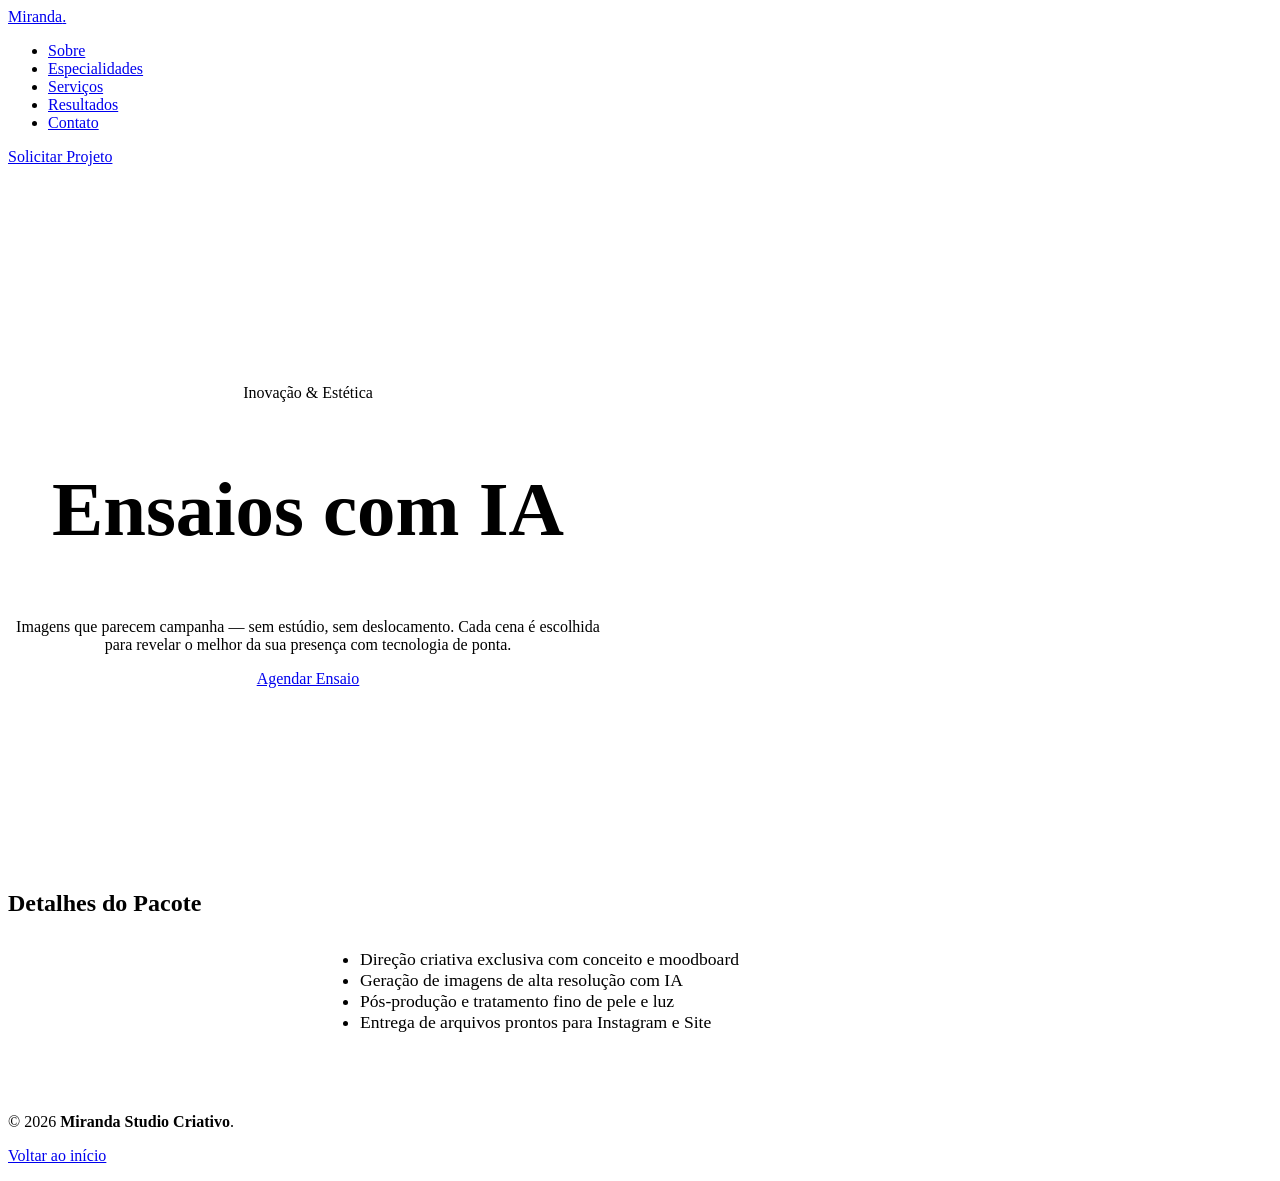
==== ensaios.html @ 6dfa4e2c "Add files via upload" ====
<!DOCTYPE html>
<html lang="pt-BR">
<head>
  <meta charset="UTF-8" />
  <meta name="viewport" content="width=device-width, initial-scale=1.0" />
  <title>Ensaios com IA - Miranda Studio</title>
  <link href="https://api.fontshare.com/v2/css?f[]=agrandir@400,700,800,900&display=swap" rel="stylesheet" />
  <link href="https://fonts.googleapis.com/css2?family=Pinyon+Script&family=Quicksand:wght@400;500;600;700&display=swap" rel="stylesheet" />
  <link rel="stylesheet" href="../css/style.css" />
</head>
<body>

<header id="hdr" class="fixa">
  <div class="wrap">
    <a href="../index.html" class="logo">Miranda<span class="logo-dot">.</span></a>
    <ul class="nav-links" id="navLinks">
      <li><a href="../index.html#sobre">Sobre</a></li>
      <li><a href="../index.html#especialidades">Especialidades</a></li>
      <li><a href="../index.html#categorias">Serviços</a></li>
      <li><a href="../index.html#feedback">Resultados</a></li>
      <li><a href="../index.html#contato">Contato</a></li>
    </ul>
    <div class="nav-right">
      <a href="../index.html#contato" class="nav-cta">Solicitar Projeto</a>
    </div>
  </div>
</header>

<section id="hero" style="min-height:60vh; padding-top:100px; display:flex; align-items:center; text-align:center;">
  <div class="wrap">
    <div class="hero-badge" style="margin-bottom:1rem;">Inovação & Estética</div>
    <h1 class="hero-h1" style="font-size: clamp(2.5rem, 6vw, 5rem);">Ensaios com IA</h1>
    <p class="hero-desc" style="margin: 1rem auto; max-width:600px;">
      Imagens que parecem campanha — sem estúdio, sem deslocamento. Cada cena é escolhida para revelar o melhor da sua presença com tecnologia de ponta.
    </p>
    <a href="../index.html#contato" class="btn btn-creme" style="margin-top:1rem;">Agendar Ensaio</a>
  </div>
</section>

<section style="padding: 4rem 0; background: #fff;">
  <div class="wrap">
    <h2 class="h2" style="margin-bottom: 2rem;">Detalhes do Pacote</h2>
    <ul class="scard-list" style="max-width: 600px; margin: 0 auto; font-size: 1.1rem;">
      <li>Direção criativa exclusiva com conceito e moodboard</li>
      <li>Geração de imagens de alta resolução com IA</li>
      <li>Pós-produção e tratamento fino de pele e luz</li>
      <li>Entrega de arquivos prontos para Instagram e Site</li>
    </ul>
  </div>
</section>

<footer>
  <div class="wrap footer-inner">
    <div class="footer-base">
      <div class="footer-base-row">
        <p>© 2026 <strong>Miranda Studio Criativo</strong>.</p>
        <p><a href="../index.html">Voltar ao início</a></p>
      </div>
    </div>
  </div>
</footer>

</body>
</html>
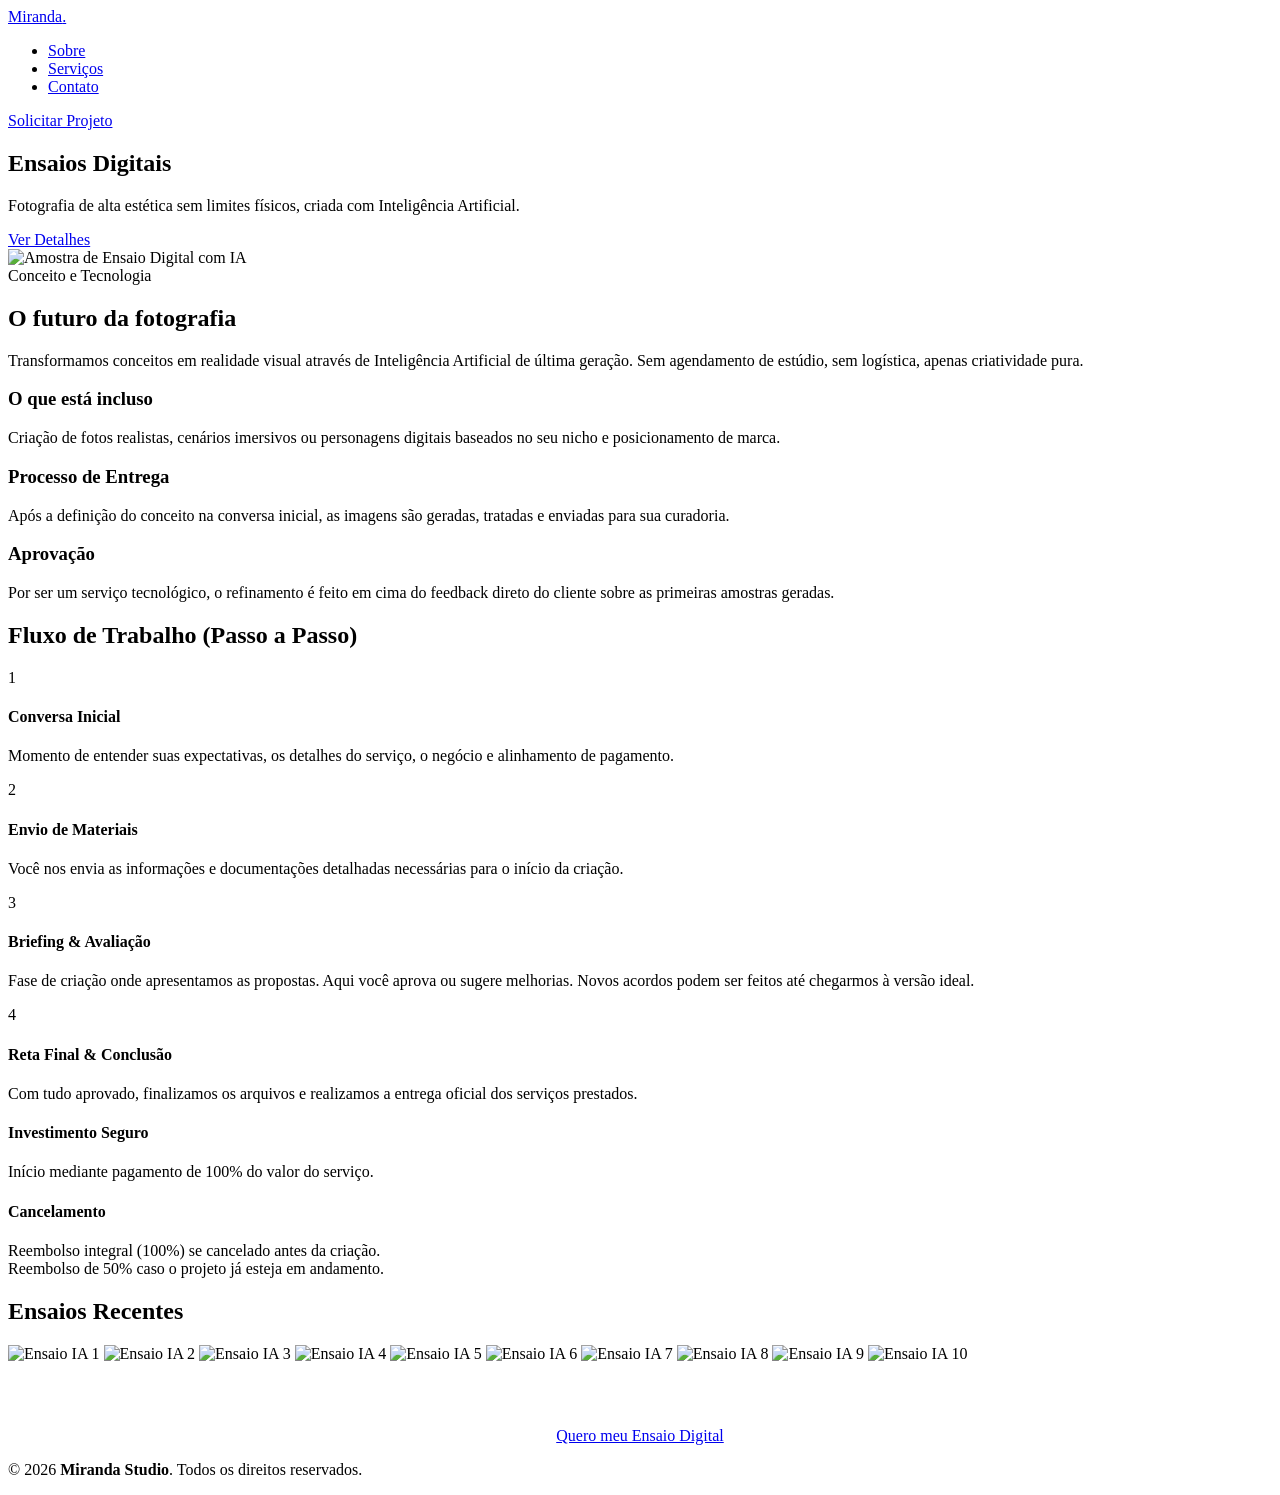
==== commit 3b18bd52: "Update ensaios.html" ====
--- a/ensaios.html
+++ b/ensaios.html
@@ -1,64 +1,173 @@
 <!DOCTYPE html>
 <html lang="pt-BR">
 <head>
-  <meta charset="UTF-8" />
-  <meta name="viewport" content="width=device-width, initial-scale=1.0" />
-  <title>Ensaios com IA - Miranda Studio</title>
+  <meta charset="UTF-8">
+  <meta name="viewport" content="width=device-width, initial-scale=1.0">
+  <title>Ensaios Digitais (IA) - Miranda Studio</title>
+
+  <link rel="preconnect" href="https://api.fontshare.com" />
   <link href="https://api.fontshare.com/v2/css?f[]=agrandir@400,700,800,900&display=swap" rel="stylesheet" />
+  <link rel="preconnect" href="https://fonts.googleapis.com" />
+  <link rel="preconnect" href="https://fonts.gstatic.com" crossorigin />
   <link href="https://fonts.googleapis.com/css2?family=Pinyon+Script&family=Quicksand:wght@400;500;600;700&display=swap" rel="stylesheet" />
-  <link rel="stylesheet" href="../css/style.css" />
+  
+  <link rel="stylesheet" href="style.css">
+  <script src="https://unpkg.com/@phosphor-icons/web"></script>
 </head>
 <body>
 
-<header id="hdr" class="fixa">
-  <div class="wrap">
-    <a href="../index.html" class="logo">Miranda<span class="logo-dot">.</span></a>
-    <ul class="nav-links" id="navLinks">
-      <li><a href="../index.html#sobre">Sobre</a></li>
-      <li><a href="../index.html#especialidades">Especialidades</a></li>
-      <li><a href="../index.html#categorias">Serviços</a></li>
-      <li><a href="../index.html#feedback">Resultados</a></li>
-      <li><a href="../index.html#contato">Contato</a></li>
-    </ul>
-    <div class="nav-right">
-      <a href="../index.html#contato" class="nav-cta">Solicitar Projeto</a>
-    </div>
-  </div>
-</header>
-
-<section id="hero" style="min-height:60vh; padding-top:100px; display:flex; align-items:center; text-align:center;">
-  <div class="wrap">
-    <div class="hero-badge" style="margin-bottom:1rem;">Inovação & Estética</div>
-    <h1 class="hero-h1" style="font-size: clamp(2.5rem, 6vw, 5rem);">Ensaios com IA</h1>
-    <p class="hero-desc" style="margin: 1rem auto; max-width:600px;">
-      Imagens que parecem campanha — sem estúdio, sem deslocamento. Cada cena é escolhida para revelar o melhor da sua presença com tecnologia de ponta.
-    </p>
-    <a href="../index.html#contato" class="btn btn-creme" style="margin-top:1rem;">Agendar Ensaio</a>
-  </div>
-</section>
-
-<section style="padding: 4rem 0; background: #fff;">
-  <div class="wrap">
-    <h2 class="h2" style="margin-bottom: 2rem;">Detalhes do Pacote</h2>
-    <ul class="scard-list" style="max-width: 600px; margin: 0 auto; font-size: 1.1rem;">
-      <li>Direção criativa exclusiva com conceito e moodboard</li>
-      <li>Geração de imagens de alta resolução com IA</li>
-      <li>Pós-produção e tratamento fino de pele e luz</li>
-      <li>Entrega de arquivos prontos para Instagram e Site</li>
-    </ul>
-  </div>
-</section>
-
-<footer>
-  <div class="wrap footer-inner">
-    <div class="footer-base">
-      <div class="footer-base-row">
-        <p>© 2026 <strong>Miranda Studio Criativo</strong>.</p>
-        <p><a href="../index.html">Voltar ao início</a></p>
+  <header id="hdr">
+    <div class="wrap">
+      <a href="index.html" class="logo">Miranda<span class="logo-dot">.</span></a>
+      <ul class="nav-links">
+        <li><a href="index.html#sobre">Sobre</a></li>
+        <li><a href="index.html#categorias">Serviços</a></li>
+        <li><a href="index.html#contato">Contato</a></li>
+      </ul>
+      <div class="nav-right">
+        <a href="index.html#contato" class="nav-cta">Solicitar Projeto</a>
       </div>
     </div>
-  </div>
-</footer>
+  </header>
 
+  <main>
+    <section class="page-hero">
+      <div class="wrap">
+        <div class="page-hero-text" data-sr="up">
+          <h1 class="hero-h1">Ensaios Digitais</h1>
+          <p class="hero-desc">Fotografia de alta estética sem limites físicos, criada com Inteligência Artificial.</p>
+          <div class="page-hero-btns">
+            <a href="#detalhes" class="btn btn-creme">Ver Detalhes <i class="ph-bold ph-arrow-down"></i></a>
+          </div>
+        </div>
+        <div class="page-hero-visual" data-sr="right">
+          <img src="https://i.ibb.co/R4yHwhPr/In-Shot-20260310-144407772-jpg.jpg" alt="Amostra de Ensaio Digital com IA">
+        </div>
+      </div>
+    </section>
+
+    <section id="detalhes" class="cat-detail-wrap">
+      <div class="wrap">
+
+        <header class="cat-header" data-sr="up">
+          <span class="cat-eyebrow">Conceito e Tecnologia</span>
+          <h2 class="cat-title-big">O futuro da fotografia</h2>
+          <p class="cat-intro-text">
+            Transformamos conceitos em realidade visual através de Inteligência Artificial de última geração. Sem agendamento de estúdio, sem logística, apenas criatividade pura.
+          </p>
+        </header>
+
+        <div class="cat-info-grid" data-stag>
+          <div class="cat-card">
+            <div class="cat-card-icon"><i class="ph-fill ph-camera"></i></div>
+            <h3 class="cat-card-title">O que está incluso</h3>
+            <p class="cat-card-p">Criação de fotos realistas, cenários imersivos ou personagens digitais baseados no seu nicho e posicionamento de marca.</p>
+          </div>
+          <div class="cat-card">
+            <div class="cat-card-icon"><i class="ph-fill ph-paper-plane-tilt"></i></div>
+            <h3 class="cat-card-title">Processo de Entrega</h3>
+            <p class="cat-card-p">Após a definição do conceito na conversa inicial, as imagens são geradas, tratadas e enviadas para sua curadoria.</p>
+          </div>
+          <div class="cat-card">
+            <div class="cat-card-icon"><i class="ph-fill ph-check-circle"></i></div>
+            <h3 class="cat-card-title">Aprovação</h3>
+            <p class="cat-card-p">Por ser um serviço tecnológico, o refinamento é feito em cima do feedback direto do cliente sobre as primeiras amostras geradas.</p>
+          </div>
+        </div>
+
+        <div class="cat-process" data-sr="up">
+          <h2 class="cat-sec-title">Fluxo de Trabalho (Passo a Passo)</h2>
+          <div class="cat-steps" data-stag>
+            <div class="cat-step">
+              <div class="cat-step-num">1</div>
+              <div class="cat-step-body">
+                <h4 class="cat-step-name">Conversa Inicial</h4>
+                <p class="cat-step-desc">Momento de entender suas expectativas, os detalhes do serviço, o negócio e alinhamento de pagamento.</p>
+              </div>
+            </div>
+            <div class="cat-step">
+              <div class="cat-step-num">2</div>
+              <div class="cat-step-body">
+                <h4 class="cat-step-name">Envio de Materiais</h4>
+                <p class="cat-step-desc">Você nos envia as informações e documentações detalhadas necessárias para o início da criação.</p>
+              </div>
+            </div>
+            <div class="cat-step">
+              <div class="cat-step-num">3</div>
+              <div class="cat-step-body">
+                <h4 class="cat-step-name">Briefing & Avaliação</h4>
+                <p class="cat-step-desc">Fase de criação onde apresentamos as propostas. Aqui você aprova ou sugere melhorias. Novos acordos podem ser feitos até chegarmos à versão ideal.</p>
+              </div>
+            </div>
+            <div class="cat-step">
+              <div class="cat-step-num">4</div>
+              <div class="cat-step-body">
+                <h4 class="cat-step-name">Reta Final & Conclusão</h4>
+                <p class="cat-step-desc">Com tudo aprovado, finalizamos os arquivos e realizamos a entrega oficial dos serviços prestados.</p>
+              </div>
+            </div>
+          </div>
+        </div>
+
+        <div class="cat-conditions" data-sr="up">
+          <div>
+            <div class="cond-item">
+              <h4 class="cond-title">Investimento Seguro</h4>
+              <p class="cond-desc">Início mediante pagamento de 100% do valor do serviço.</p>
+            </div>
+          </div>
+          <div>
+            <div class="cond-item">
+              <h4 class="cond-title">Cancelamento</h4>
+              <p class="cond-desc">
+                Reembolso integral (100%) se cancelado antes da criação.<br>
+                Reembolso de 50% caso o projeto já esteja em andamento.
+              </p>
+            </div>
+          </div>
+        </div>
+
+        <div class="gallery-section" data-sr="up">
+            <h2 class="cat-sec-title">Ensaios Recentes</h2>
+            <div class="cat-gallery" data-stag>
+                <img src="https://i.ibb.co/R4yHwhPr/In-Shot-20260310-144407772-jpg.jpg" alt="Ensaio IA 1" class="cat-gallery-img">
+                <img src="https://i.ibb.co/9QJRrmS/In-Shot-20260306-213311683-jpg.jpg" alt="Ensaio IA 2" class="cat-gallery-img">
+                <img src="https://i.ibb.co/Vc8mbmzY/In-Shot-20260313-185908096-jpg.jpg" alt="Ensaio IA 3" class="cat-gallery-img">
+                <img src="https://i.ibb.co/vxVPWX4L/IMG-20260312-162647-471-jpg.jpg" alt="Ensaio IA 4" class="cat-gallery-img">
+                <img src="https://i.ibb.co/d4G7vdMn/IMG-20260312-162642-745-jpg.jpg" alt="Ensaio IA 5" class="cat-gallery-img">
+                <img src="https://i.ibb.co/Xr3f9nQD/IMG-20260312-162613-002-jpg.jpg" alt="Ensaio IA 6" class="cat-gallery-img">
+                <img src="https://i.ibb.co/hxhqbQYL/In-Shot-20260313-011916989-jpg.jpg" alt="Ensaio IA 7" class="cat-gallery-img">
+                <img src="https://i.ibb.co/5gJtXkZ7/In-Shot-20260312-171316416-jpg.jpg" alt="Ensaio IA 8" class="cat-gallery-img">
+                <img src="https://i.ibb.co/NdVQx2Z7/In-Shot-20260311-230850328-jpg.jpg" alt="Ensaio IA 9" class="cat-gallery-img">
+                <img src="https://i.ibb.co/vx8FPtSM/In-Shot-20260312-162448327-jpg.jpg" alt="Ensaio IA 10" class="cat-gallery-img">
+            </div>
+        </div>
+
+        <div style="text-align: center; margin-top: 4rem;">
+          <a href="index.html#contato" class="btn btn-coral">Quero meu Ensaio Digital</a>
+        </div>
+
+      </div>
+    </section>
+  </main>
+
+  <footer>
+    <div class="footer-inner wrap">
+      <div class="footer-base">
+        <div class="footer-base-row">
+          <p>© 2026 <strong>Miranda Studio</strong>. Todos os direitos reservados.</p>
+        </div>
+      </div>
+    </div>
+  </footer>
+
+  <script>
+    const sr = new IntersectionObserver((entries) => {
+      entries.forEach(entry => {
+        if(entry.isIntersecting) { entry.target.classList.add('vis'); sr.unobserve(entry.target); }
+      });
+    }, { threshold: 0.1 });
+    document.querySelectorAll('[data-sr], [data-stag]').forEach(el => sr.observe(el));
+  </script>
 </body>
-</html>+</html>
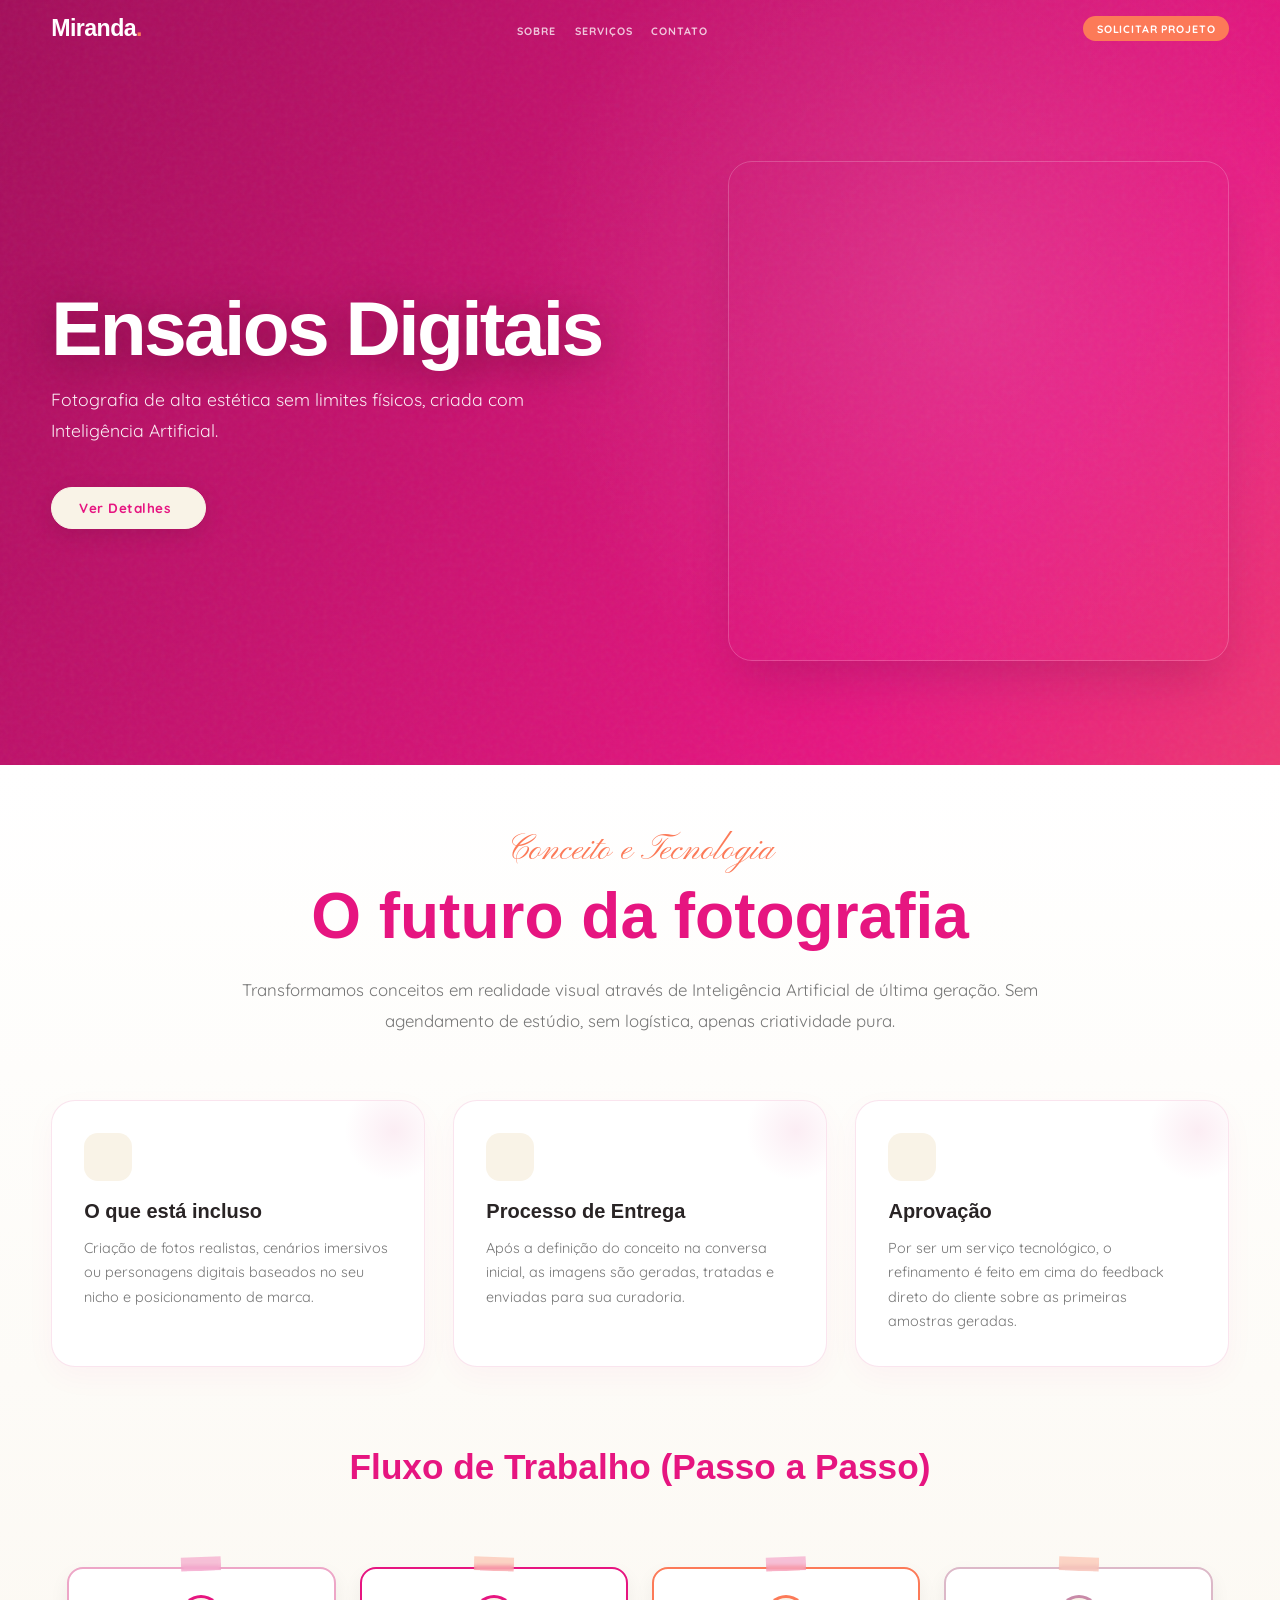
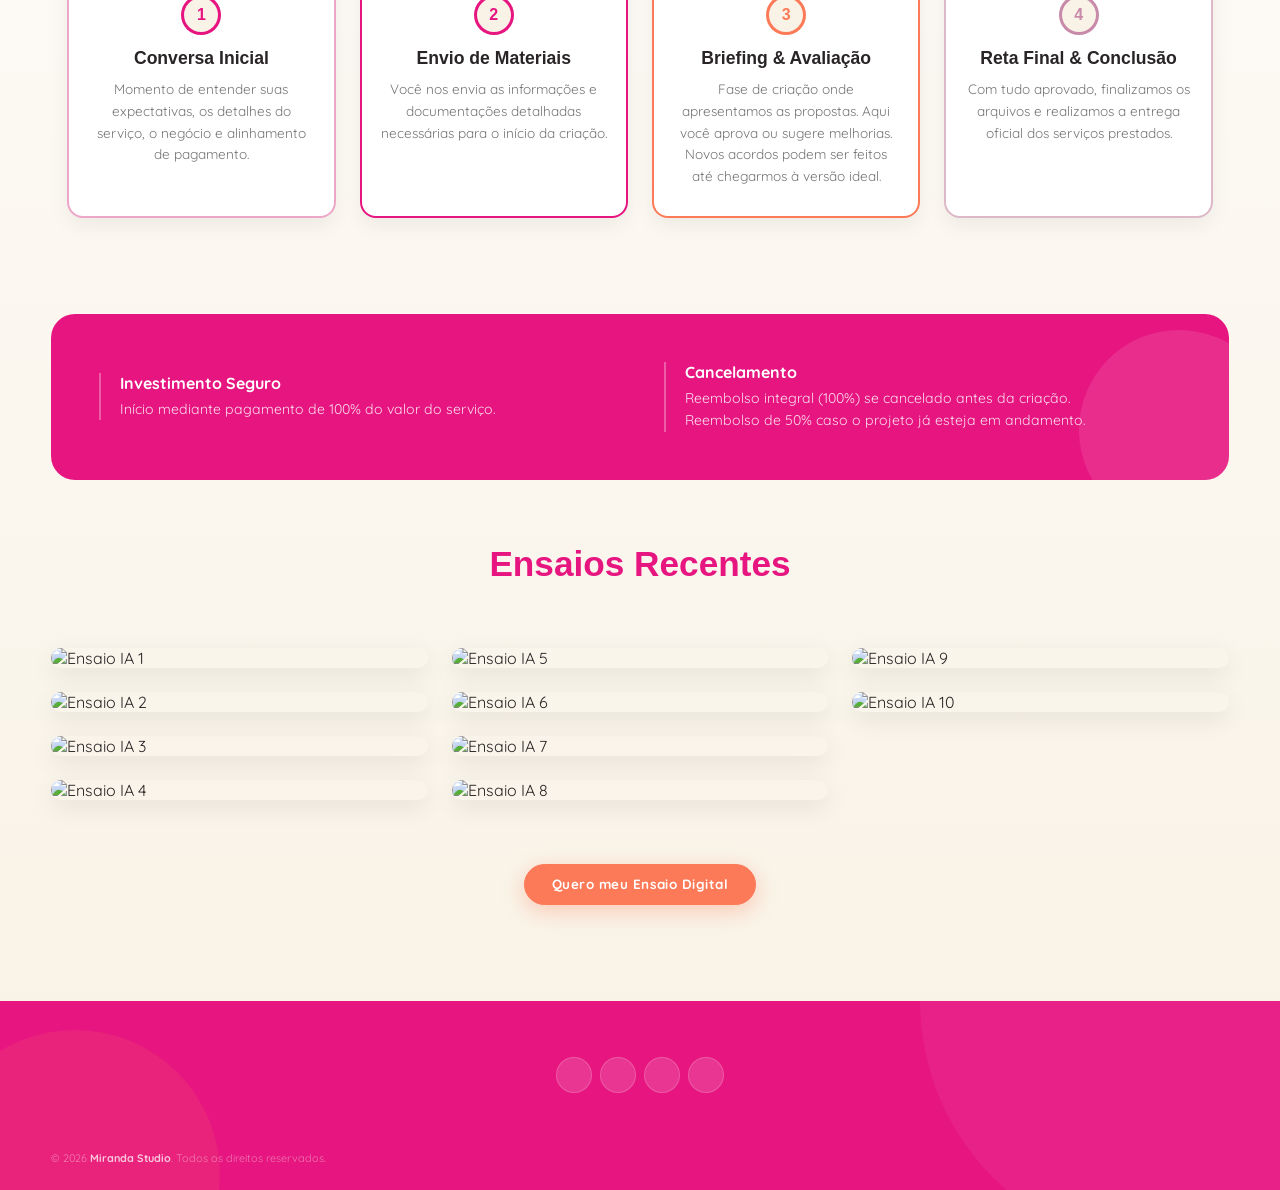
==== commit ff071140: "Add files via upload" ====
--- a/ensaios.html
+++ b/ensaios.html
@@ -40,8 +40,10 @@
             <a href="#detalhes" class="btn btn-creme">Ver Detalhes <i class="ph-bold ph-arrow-down"></i></a>
           </div>
         </div>
-        <div class="page-hero-visual" data-sr="right">
-          <img src="https://i.ibb.co/R4yHwhPr/In-Shot-20260310-144407772-jpg.jpg" alt="Amostra de Ensaio Digital com IA">
+        <div class="page-hero-visual" data-sr="right" style="border-radius:24px; box-shadow:0 25px 50px -12px rgba(0,0,0,0.15); overflow:hidden;">
+          <video autoplay muted loop playsinline style="width:100%; height:auto; display:block;">
+            <source src="https://res.cloudinary.com/de4v2la95/video/upload/InShot_20260317_204839934_1_nktdby.mp4" type="video/mp4">
+          </video>
         </div>
       </div>
     </section>
@@ -153,6 +155,14 @@
 
   <footer>
     <div class="footer-inner wrap">
+      <div style="display: flex; justify-content: center; margin-bottom: 2rem;">
+        <div class="footer-social">
+          <a href="https://pin.it/7nF3Hr7AJ" target="_blank" class="soc" aria-label="Pinterest"><i class="ph ph-pinterest-logo" style="font-size: 1.2rem;"></i></a>
+          <a href="https://www.tiktok.com/@mirandastudiocriativo?_r=1&_t=ZS-94j1YK6iGx8" target="_blank" class="soc" aria-label="TikTok"><i class="ph ph-tiktok-logo" style="font-size: 1.2rem;"></i></a>
+          <a href="https://www.instagram.com/mirandastudiocriativo/" target="_blank" class="soc" aria-label="Instagram"><i class="ph ph-instagram-logo" style="font-size: 1.2rem;"></i></a>
+          <a href="https://wa.me/558499477550" target="_blank" class="soc" aria-label="WhatsApp"><i class="ph ph-whatsapp-logo" style="font-size: 1.2rem;"></i></a>
+        </div>
+      </div>
       <div class="footer-base">
         <div class="footer-base-row">
           <p>© 2026 <strong>Miranda Studio</strong>. Todos os direitos reservados.</p>
@@ -170,4 +180,4 @@
     document.querySelectorAll('[data-sr], [data-stag]').forEach(el => sr.observe(el));
   </script>
 </body>
-</html>
+</html>
--- a/style.css
+++ b/style.css
@@ -0,0 +1,2078 @@
+/* ══════════════════════════════════════════════════
+   TOKENS
+══════════════════════════════════════════════════ */
+:root {
+  --choque:     #e61580;
+  --coral:      #fc7a58;
+  --claro:      #eda6c7;
+  --creme:      #f9f3e7;
+
+  --choque-esc: #bf0f6a;
+  --choque-rgb: 230,21,128;
+  --coral-rgb:  252,122,88;
+  --claro-rgb:  237,166,199;
+
+  --ink:        #292425;
+  --email:      "blogandrimiranda@gmail.com";
+  --ink-med:    #757575;   
+  --ink-soft:   #c88aa8;  
+
+  /* ── Fontes ── */
+  --f-display: 'Agrandir', sans-serif;   /* títulos */
+  --f-ui:      'Quicksand', sans-serif;  /* tudo mais */
+  --f-script:  'Pinyon Script', cursive; /* decorativo */
+
+  /* ── Layout ── */
+  --py:   clamp(4rem, 8vw, 8rem);
+  --wrap: min(1200px, 92vw);
+  --ease: cubic-bezier(.4,0,.2,1);
+}
+
+/* ══════════════════════════════════════════════════
+   ESCALA TIPOGRÁFICA HIERÁRQUICA
+══════════════════════════════════════════════════ */
+
+/* N0 — Overline */
+.ov {
+  font-family: var(--f-ui); font-size: .62rem; font-weight: 700;
+  letter-spacing: .22em; text-transform: uppercase;
+  display: inline-flex; align-items: center; gap: .4rem;
+  padding: .38em 1.1em; border-radius: 50px;
+  background: var(--claro); color: var(--choque);
+}
+.ov--inv { background: rgba(255,255,255,.16); border: 1px solid rgba(255,255,255,.28); color: #fff; }
+.ov--dark { background: rgba(255,255,255,.1); color: rgba(255,255,255,.8); border: 1px solid rgba(255,255,255,.18); }
+
+/* N2 — H1 Hero (único) */
+.h1 {
+  font-family: var(--f-display); font-weight: 900;
+  font-size: clamp(3.4rem, 7.5vw, 7.2rem);
+  line-height: .95; letter-spacing: -.03em;
+  color: #fff;
+}
+.h1 em { font-style: normal; color: rgba(255,255,255,.38); }
+
+/* N3 — H2 Seção */
+.h2 {
+  font-family: var(--f-display); font-weight: 800;
+  font-size: clamp(2.3rem, 4vw, 3.3rem);
+  line-height: 1.06; letter-spacing: -.02em;
+  color: var(--ink);
+}
+.h2 em          { font-style: normal; color: var(--choque); }
+.h2--branco     { color: #fff; }
+.h2--branco em  { color: rgba(255,255,255,.55); }
+
+/* N4 — H3 Card / sub-título */
+.h3 {
+  font-family: var(--f-display); font-weight: 700;
+  font-size: clamp(1.4rem, 2vw, 1.75rem);
+  line-height: 1.1; letter-spacing: -.015em;
+  color: var(--ink);
+}
+
+/* N5 — Body */
+.body {
+  font-family: var(--f-ui); font-size: clamp(.87rem, 1.15vw, .97rem);
+  line-height: 1.85; color: var(--ink-med);
+}
+
+/* N6 — Caption / tag */
+.cap {
+  font-family: var(--f-ui); font-size: .78rem; font-weight: 600;
+  line-height: 1.5; color: var(--ink-soft);
+}
+.cap--up { font-size: .62rem; font-weight: 700; letter-spacing: .14em; text-transform: uppercase; color: var(--choque); }
+
+/* ══════════════════════════════════════════════════
+   RESET & BASE
+══════════════════════════════════════════════════ */
+*, *::before, *::after { box-sizing: border-box; margin: 0; padding: 0; }
+html { scroll-behavior: smooth; }
+section[id], #especialidades { scroll-margin-top: 6.5rem; }
+body {
+  font-family: var(--f-ui);
+  background: var(--creme); color: var(--ink);
+  overflow-x: hidden; -webkit-font-smoothing: antialiased;
+}
+a   { text-decoration: none; color: inherit; }
+img { display: block; max-width: 100%; height: auto; }
+ul  { list-style: none; }
+summary { list-style: none; cursor: pointer; }
+summary::-webkit-details-marker { display: none; }
+
+::-webkit-scrollbar            { width: 4px; }
+::-webkit-scrollbar-track      { background: var(--claro); }
+::-webkit-scrollbar-thumb      { background: var(--choque); border-radius: 4px; }
+
+.wrap { width: var(--wrap); margin-inline: auto; }
+
+/* ══════════════════════════════════════════════════
+   BOTÕES
+══════════════════════════════════════════════════ */
+.btn {
+  display: inline-flex; align-items: center; justify-content: center; gap: .5rem;
+  padding: .88em 2em;
+  border-radius: 100px;
+  border: 1.5px solid transparent;
+  cursor: pointer;
+  font-family: var(--f-ui); font-size: .84rem; font-weight: 700;
+  letter-spacing: .04em; outline: none;
+  transition: transform .3s var(--ease), box-shadow .3s, background-color .3s, border-color .3s, color .3s;
+}
+.btn:hover, .btn:focus-visible { transform: translateY(-3px); }
+.btn svg   { transition: transform .3s var(--ease); flex-shrink: 0; }
+.btn:hover svg, .btn:focus-visible svg { transform: translateX(4px); }
+
+.btn-creme {
+  background-color: var(--creme);
+  color: var(--choque);
+  box-shadow: 0 6px 22px rgba(0,0,0,.1);
+  border-color: var(--creme);
+}
+.btn-creme:hover, .btn-creme:focus-visible {
+  background-color: var(--choque);
+  border-color: var(--choque);
+  color: #fff;
+  box-shadow: 0 14px 32px rgba(var(--choque-rgb),.25);
+}
+
+.btn-outline {
+  background-color: transparent;
+  color: #fff;
+  border-color: rgba(255,255,255,.5);
+}
+.btn-outline:hover, .btn-outline:focus-visible {
+  border-color: #fff;
+  background-color: rgba(255,255,255,.12);
+}
+
+.btn-primary {
+  background-color: var(--choque);
+  color: #fff;
+  box-shadow: 0 6px 22px rgba(var(--choque-rgb),.35);
+  border-color: var(--choque);
+}
+.btn-primary:hover, .btn-primary:focus-visible {
+  background-color: var(--choque-esc);
+  border-color: var(--choque-esc);
+  box-shadow: 0 14px 32px rgba(var(--choque-rgb),.45);
+}
+
+.btn-coral {
+  background-color: var(--coral);
+  color: #fff;
+  box-shadow: 0 6px 22px rgba(var(--coral-rgb),.35);
+  border-color: var(--coral);
+}
+.btn-coral:hover, .btn-coral:focus-visible {
+  background-color: #e05030;
+  border-color: #e05030;
+  box-shadow: 0 14px 32px rgba(var(--coral-rgb),.45);
+}
+
+.btn-whatsapp {
+  background-color: #25D366;
+  color: #fff;
+  box-shadow: 0 6px 22px rgba(37, 211, 102, .35);
+  border-color: #25D366;
+}
+.btn-whatsapp:hover, .btn-whatsapp:focus-visible {
+  background-color: #128C7E;
+  border-color: #128C7E;
+  box-shadow: 0 14px 32px rgba(37, 211, 102, .45);
+}
+
+.btn-whatsapp-outline {
+  background-color: transparent;
+  color: #128C7E;
+  border-color: rgba(18, 140, 126, .35);
+}
+.btn-whatsapp-outline:hover, .btn-whatsapp-outline:focus-visible {
+  border-color: #128C7E;
+  background-color: rgba(37, 211, 102, .1);
+  color: #0e6b5e;
+}
+
+/* ══════════════════════════════════════════════════
+   SCROLL REVEAL
+══════════════════════════════════════════════════ */
+[data-sr] { opacity:0; transition: opacity .7s var(--ease), transform .7s var(--ease); }
+[data-sr="up"]    { transform: translateY(30px); }
+[data-sr="left"]  { transform: translateX(-30px); }
+[data-sr="right"] { transform: translateX(30px); }
+[data-sr].vis     { opacity:1; transform: none; }
+
+[data-stag] > * { opacity:0; transform: translateY(20px);
+  transition: opacity .55s var(--ease), transform .55s var(--ease); }
+[data-stag].vis > *:nth-child(1){ opacity:1;transform:none;transition-delay:.04s; }
+[data-stag].vis > *:nth-child(2){ opacity:1;transform:none;transition-delay:.13s; }
+[data-stag].vis > *:nth-child(3){ opacity:1;transform:none;transition-delay:.22s; }
+[data-stag].vis > *:nth-child(4){ opacity:1;transform:none;transition-delay:.31s; }
+[data-stag].vis > *:nth-child(5){ opacity:1;transform:none;transition-delay:.40s; }
+[data-stag].vis > *:nth-child(6){ opacity:1;transform:none;transition-delay:.49s; }
+[data-stag].vis > *:nth-child(7){ opacity:1;transform:none;transition-delay:.58s; }
+[data-stag].vis > *:nth-child(8){ opacity:1;transform:none;transition-delay:.67s; }
+[data-stag].vis > *:nth-child(9){ opacity:1;transform:none;transition-delay:.76s; }
+[data-stag].vis > *:nth-child(10){ opacity:1;transform:none;transition-delay:.85s; }
+[data-stag].vis > *:nth-child(n+11){ opacity:1;transform:none;transition-delay:.94s; }
+
+/* ══════════════════════════════════════════════════
+   HEADER
+══════════════════════════════════════════════════ */
+#hdr {
+  position: fixed; top: 0; left: 0; right: 0; z-index: 100;
+  padding: .95rem 0;
+  transition: background .4s, box-shadow .4s, padding .4s;
+}
+#hdr.fixa {
+  background: rgba(249,243,231,.97);
+  backdrop-filter: blur(16px);
+  box-shadow: 0 2px 24px rgba(var(--choque-rgb),.08);
+  padding: .65rem 0;
+}
+#hdr .wrap { display: flex; align-items: center; justify-content: space-between; gap: 1rem; }
+
+.logo {
+  font-family: var(--f-display); font-size: 1.45rem; font-weight: 800;
+  letter-spacing: -.025em; color: #fff; transition: color .3s;
+  flex-shrink: 0; white-space: nowrap;
+  position: relative; z-index: 110;
+}
+.logo-dot { color: var(--coral); }
+#hdr.fixa .logo { color: var(--choque); }
+
+.nav-links {
+  display: flex; align-items: center; gap: .08rem;
+  flex: 1; justify-content: center;
+}
+.nav-links a {
+  font-family: var(--f-ui); font-size: .67rem; font-weight: 700;
+  letter-spacing: .09em; text-transform: uppercase;
+  padding: .46em .82em; border-radius: 50px;
+  color: rgba(255,255,255,.76);
+  transition: color .3s, background .3s; white-space: nowrap;
+  outline: none;
+}
+.nav-links a:hover, .nav-links a:focus-visible { color: #fff; background: rgba(255,255,255,.12); }
+#hdr.fixa .nav-links a { color: var(--ink-med); }
+#hdr.fixa .nav-links a:hover, #hdr.fixa .nav-links a:focus-visible { color: var(--choque); background: rgba(var(--choque-rgb),.07); }
+
+.nav-right { display: flex; align-items: center; gap: .7rem; flex-shrink: 0; }
+.nav-cta {
+  display: inline-flex; align-items: center;
+  padding: .5em 1.25em; border-radius: 50px;
+  font-family: var(--f-ui); font-size: .67rem; font-weight: 700;
+  letter-spacing: .08em; text-transform: uppercase;
+  background: var(--coral); color: #fff;
+  transition: transform .25s, box-shadow .25s; white-space: nowrap; outline: none;
+}
+.nav-cta:hover, .nav-cta:focus-visible { transform: translateY(-2px); box-shadow: 0 8px 20px rgba(var(--coral-rgb),.4); }
+#hdr.fixa .nav-cta { background: var(--choque); }
+
+.burger {
+  display: none; flex-direction: column; gap: 5px;
+  background: none; border: none; cursor: pointer; padding: 4px; z-index: 110;
+}
+.burger span { display: block; width: 22px; height: 2px; background: #fff; border-radius: 2px; transition: .35s; }
+#hdr.fixa .burger span { background: var(--choque); }
+.burger.open span:nth-child(1) { transform: translateY(7px) rotate(45deg); }
+.burger.open span:nth-child(2) { opacity:0; }
+.burger.open span:nth-child(3) { transform: translateY(-7px) rotate(-45deg); }
+
+/* ══════════════════════════════════════════════════
+   HERO
+══════════════════════════════════════════════════ */
+#hero {
+  min-height: 100dvh; display: flex; align-items: center;
+  background: var(--choque); position: relative; overflow: hidden;
+}
+#hero::before {
+  content: ''; position: absolute; inset: 0; pointer-events: none;
+  background:
+    radial-gradient(ellipse 60% 55% at 95% 10%, rgba(var(--coral-rgb),.30) 0%, transparent 60%),
+    radial-gradient(ellipse 45% 55% at 2% 92%,  rgba(var(--claro-rgb),.22) 0%, transparent 55%);
+}
+.hero-grid {
+  display: grid; grid-template-columns: 1fr 1fr;
+  gap: 3rem; align-items: center;
+  padding: 9rem 0 5.5rem; position: relative; z-index: 2;
+}
+.hero-text { display: flex; flex-direction: column; gap: 0; }
+
+.hero-badge {
+  display: inline-flex; align-items: center; gap: .45rem;
+  padding: .4em 1.1em; border-radius: 50px;
+  background: rgba(255,255,255,.13); border: 1px solid rgba(255,255,255,.26);
+  color: rgba(255,255,255,.85);
+  font-family: var(--f-ui); font-size: .6rem; font-weight: 700;
+  letter-spacing: .2em; text-transform: uppercase;
+  margin-bottom: 1.6rem; align-self: flex-start;
+  animation: fadeDown .8s var(--ease) both;
+}
+.hero-badge::before { content: '◆'; color: var(--coral); font-size: .44rem; }
+
+.hero-pre {
+  font-family: var(--f-ui); font-weight: 500;
+  font-size: clamp(1rem, 1.6vw, 1.15rem);
+  color: rgba(255,255,255,.6); letter-spacing: .04em;
+  margin-bottom: .35rem;
+  animation: fadeUp .8s .08s var(--ease) both;
+}
+.hero-h1 {
+  font-family: var(--f-display); font-weight: 900; color: #fff;
+  font-size: clamp(3.4rem, 7vw, 7rem);
+  line-height: .94; letter-spacing: -.035em;
+  margin-bottom: 1.7rem;
+  animation: fadeUp .9s .14s var(--ease) both;
+}
+.hero-h1 em { font-style: normal; color: rgba(255,255,255,.35); }
+.hero-desc {
+  font-family: var(--f-ui);
+  font-size: clamp(.88rem, 1.2vw, 1.02rem);
+  color: rgba(255,255,255,.7); line-height: 1.8;
+  max-width: 440px; margin-bottom: 2.4rem;
+  animation: fadeUp .9s .22s var(--ease) both;
+}
+.hero-btns {
+  display: flex; gap: .85rem; flex-wrap: wrap;
+  animation: fadeUp .9s .3s var(--ease) both;
+}
+.hero-rule {
+  width: 48px; height: 2px; border-radius: 2px;
+  background: rgba(255,255,255,.3); margin-bottom: 1.3rem;
+  animation: fadeUp .7s .04s var(--ease) both;
+}
+.hero-visual {
+  position: relative; height: 520px;
+  animation: fadeRight 1s .2s var(--ease) both;
+}
+.hero-img-frame {
+  position: absolute; inset: 0;
+  border-radius: 32px; overflow: hidden;
+  box-shadow: 0 32px 80px rgba(0,0,0,.28);
+}
+.hero-img-frame img, .hero-img-frame video {
+  width: 100%; height: 100%; object-fit: cover; object-position: center 10%; display: block;
+}
+.hero-img-frame::after {
+  content: ''; position: absolute; inset: 0;
+  background: linear-gradient(to bottom, rgba(var(--choque-rgb),.08) 0%, rgba(0,0,0,.22) 100%);
+  pointer-events: none;
+}
+.hero-float {
+  position: absolute; z-index: 4;
+  background: rgba(255,255,255,.92); backdrop-filter: blur(12px);
+  border-radius: 16px; padding: .9rem 1.2rem;
+  box-shadow: 0 12px 36px rgba(0,0,0,.18);
+  border: 1px solid rgba(255,255,255,.5);
+}
+.hero-float--tl { top: -18px; left: -28px; animation: float1 5s ease-in-out infinite; }
+.hero-float--br { bottom: 28px; right: -22px; animation: float2 6s 1s ease-in-out infinite; }
+
+.fcard-num {
+  font-family: var(--f-display); font-size: 1.55rem; font-weight: 900;
+  letter-spacing: -.03em; color: var(--choque); line-height: 1;
+}
+.fcard-label {
+  font-family: var(--f-ui); font-size: .68rem; font-weight: 600;
+  color: var(--ink-med); margin-top: .18rem; white-space: nowrap;
+}
+.fcard-list { display: flex; flex-direction: column; gap: .3rem; }
+.fcard-item {
+  display: flex; align-items: center; gap: .5rem;
+  font-family: var(--f-ui); font-size: .72rem; font-weight: 600; color: var(--ink-med);
+}
+.fcard-dot {
+  width: 7px; height: 7px; border-radius: 50%;
+  background: var(--choque); flex-shrink: 0;
+}
+.fcard-dot--coral { background: var(--coral); }
+.fcard-dot--claro { background: var(--claro); }
+
+.hero-scroll {
+  position: absolute; bottom: 1.8rem; left: 50%; transform: translateX(-50%);
+  animation: fadeIn .9s 1s both; z-index: 2;
+}
+.scroll-ring {
+  width: 36px; height: 36px; border-radius: 50%;
+  border: 1.5px solid rgba(255,255,255,.28);
+  display: flex; align-items: center; justify-content: center;
+  animation: bob 2.4s ease-in-out infinite; cursor: pointer;
+  transition: border-color .3s; outline: none;
+}
+.scroll-ring:hover, .scroll-ring:focus-visible { border-color: rgba(255,255,255,.6); }
+.scroll-ring svg { color: rgba(255,255,255,.5); }
+
+/* Hero para páginas internas */
+.page-hero {
+  /* Fundo composto para preenchimento total e rico */
+  background-color: var(--choque);
+  background-image: 
+    radial-gradient(at 10% 10%, #ff5fa2 0px, transparent 50%),
+    radial-gradient(at 90% 0%, #ff8e72 0px, transparent 50%),
+    radial-gradient(at 90% 90%, #a30d5a 0px, transparent 50%),
+    radial-gradient(at 0% 90%, #e61580 0px, transparent 50%);
+  /* Fundo animado e imersivo */
+  background: linear-gradient(125deg, #a30d5a, var(--choque), var(--coral), #ff8e72, var(--claro));
+  background-size: 300% 300%;
+  animation: animatedGradient 18s ease-in-out infinite;
+  position: relative;
+  min-height: 85vh; /* Mais altura para imersão */
+  padding-top: 120px;
+  padding-bottom: 4rem;
+  display: flex;
+  align-items: center;
+  overflow: hidden;
+}
+
+/* --- Elementos Premium (Vibe Pack Colorido) --- */
+
+/* Badge Superior */
+.pack-badge {
+  display: inline-flex;
+  align-items: center;
+  gap: 8px;
+  margin-bottom: 1.5rem;
+  background: #fff;
+  padding: 8px 18px;
+  border-radius: 100px;
+  border: 1px solid rgba(255,255,255,0.4);
+  box-shadow: 0 4px 15px rgba(230, 21, 128, 0.15); /* Sombra colorida suave */
+  transition: transform 0.3s ease, box-shadow 0.3s ease;
+  backdrop-filter: blur(4px);
+}
+.pack-badge:hover {
+  transform: translateY(-2px);
+  box-shadow: 0 8px 20px rgba(230, 21, 128, 0.25);
+  background: #fff;
+}
+
+/* Container de Tags Coloridas */
+.pack-tags-container {
+  display: flex;
+  gap: 10px;
+  flex-wrap: wrap;
+  margin-bottom: 2.5rem;
+  margin-top: 2rem;
+}
+.pack-tag {
+  font-family: var(--f-ui);
+  font-size: 0.8rem;
+  padding: 8px 16px;
+  border: 1px solid rgba(255,255,255,0.3); /* Borda sutil */
+  border-radius: 12px;
+  color: rgba(255,255,255,0.9);
+  background: rgba(255,255,255,0.1); /* Vidro translúcido */
+  font-weight: 600;
+  transition: all 0.3s ease;
+  cursor: default;
+  backdrop-filter: blur(4px);
+}
+.pack-tag:hover {
+  background: #fff;
+  color: var(--choque);
+  transform: translateY(-3px);
+  box-shadow: 0 6px 15px rgba(0,0,0,0.1);
+}
+
+/* Wrapper do Vídeo com Glow */
+.hero-video-wrapper {
+  flex: 1;
+  min-width: 320px;
+  border-radius: 24px;
+  /* Sombra colorida (Glow) baseada na cor --choque */
+  box-shadow: 0 25px 50px -12px rgba(160, 10, 80, 0.4); 
+  overflow: hidden;
+  border: 4px solid rgba(255,255,255,0.15); /* Moldura translúcida */
+  transition: transform 0.6s cubic-bezier(0.2, 0.8, 0.2, 1), box-shadow 0.6s ease;
+  background: #000;
+  position: relative;
+  z-index: 10;
+}
+.hero-video-wrapper:hover {
+  transform: translateY(-8px) scale(1.02);
+  box-shadow: 0 40px 80px -12px rgba(160, 10, 80, 0.55);
+}
+.page-hero .wrap {
+  display: grid;
+  grid-template-columns: 1.1fr 0.9fr; /* Texto levemente maior */
+  gap: 4rem;
+  align-items: center;
+  position: relative;
+  z-index: 2;
+}
+.page-hero-text { text-align: left; }
+
+.page-hero::before {
+  /* Forma decorativa gigante para profundidade */
+  content: ''; position: absolute;
+  top: -20%; right: -10%;
+  width: 70vw; height: 70vw;
+  background: radial-gradient(circle, rgba(255,255,255,0.12) 0%, transparent 70%);
+  border-radius: 50%;
+  pointer-events: none;
+  z-index: 1;
+  animation: pulseHero 8s ease-in-out infinite alternate;
+}
+
+/* Efeito de granulação sutil para textura */
+.page-hero::after {
+  content: ''; position: absolute; inset: 0; pointer-events: none;
+  opacity: 0.06;
+  background-image: url("data:image/svg+xml,%3Csvg viewBox='0 0 200 200' xmlns='http://www.w3.org/2000/svg'%3E%3Cfilter id='noiseFilter'%3E%3CfeTurbulence type='fractalNoise' baseFrequency='0.8' numOctaves='3' stitchTiles='stitch'/%3E%3C/filter%3E%3Crect width='100%25' height='100%25' filter='url(%23noiseFilter)'/%3E%3C/svg%3E");
+}
+
+@keyframes pulseHero {
+  0% { transform: scale(1); opacity: 0.8; }
+  100% { transform: scale(1.1); opacity: 1; }
+}
+.page-hero-visual {
+  height: 500px;
+  border-radius: 32px;
+  overflow: hidden;
+  box-shadow: 0px 30px 70px rgba(0,0,0,0.3);
+  position: relative;
+  transform: rotate(-3deg) translateY(20px); /* O toque intrigante */
+  border: 1.5px solid rgba(255,255,255,0.2);
+  transition: all 0.5s var(--ease);
+  animation: subtleFloat 7s ease-in-out infinite; /* Animação de flutuação */
+  /* Essencial para o brilho (já definido no início da regra, mas overflow hidden é padrão aqui) */
+}
+
+/* Efeito de brilho (glare) passando pela imagem */
+.page-hero-visual::after {
+  content: '';
+  position: absolute;
+  top: 0;
+  left: -150%;
+  width: 70%;
+  height: 100%;
+  background: linear-gradient(to right, transparent 0%, rgba(255,255,255,0.2) 50%, transparent 100%);
+  transform: skewX(-25deg);
+  animation: glare 8s ease-in-out infinite;
+  animation-delay: 2.5s;
+}
+
+.page-hero-visual:hover {
+  transform: rotate(0deg) translateY(0);
+  box-shadow: 10px 20px 50px rgba(0,0,0,0.2);
+  transform: scale(1.03); /* Efeito de zoom no hover */
+  box-shadow: 0px 40px 80px rgba(0,0,0,0.35);
+}
+
+.page-hero-visual img {
+  width: 100%;
+  height: 100%;
+  object-fit: cover;
+}
+.page-hero .hero-h1 {
+  text-shadow: 0 4px 20px rgba(160, 10, 80, 0.3);
+  text-shadow: 0 6px 40px rgba(80, 0, 40, 0.5); /* Sombra mais pronunciada */
+  font-size: clamp(3.2rem, 6vw, 5.5rem);
+  margin-bottom: 1.2rem;
+}
+.page-hero .hero-desc {
+  max-width: 520px;
+  font-size: 1.1rem;
+  color: rgba(255,255,255,0.92);
+  margin-bottom: 2.5rem;
+}
+.page-hero-btns {
+  display: flex;
+  justify-content: flex-start;
+  gap: 1rem;
+  margin-top: 1.5rem;
+  flex-wrap: wrap;
+}
+
+/* ══════════════════════════════════════════════════
+   TICKER
+══════════════════════════════════════════════════ */
+.ticker-wrap {
+  overflow: hidden; padding: .88rem 0; background: var(--choque);
+  border-top: 1px solid rgba(255,255,255,.15);
+  mask-image: linear-gradient(to right, transparent 0%, #000 5%, #000 95%, transparent 100%);
+  -webkit-mask-image: linear-gradient(to right, transparent 0%, #000 5%, #000 95%, transparent 100%);
+}
+.ticker-track { display: flex; width: max-content; animation: rolar 28s linear infinite; }
+.ticker-track:hover { animation-play-state: paused; }
+.ticker-item {
+  display: inline-flex; align-items: center; gap: .5rem;
+  padding: 0 1.8rem; white-space: nowrap;
+  font-family: var(--f-ui); font-size: .67rem; font-weight: 700;
+  letter-spacing: .2em; text-transform: uppercase;
+  color: rgba(255,255,255,.58); transition: color .2s;
+}
+.ticker-item:hover, .ticker-item:focus-visible { color: #fff; }
+.ticker-sep { color: var(--choque); font-size: .4rem; flex-shrink: 0; margin: 0 1.5rem; }
+
+/* ══════════════════════════════════════════════════
+   OUTRAS SEÇÕES (SOBRE, CATEGORIAS, ETC)
+══════════════════════════════════════════════════ */
+#sobre { padding: var(--py) 0; background: var(--creme); }
+.sobre-grid { display: grid; grid-template-columns: 1fr 1.1fr; gap: 5rem; align-items: start; }
+.sobre-img-wrap {
+  border-radius: 26px; overflow: hidden; position: relative;
+  box-shadow: 0 20px 60px rgba(var(--choque-rgb),.13);
+}
+.sobre-img-wrap img { width: 100%; display: block; transition: transform .8s var(--ease); }
+.sobre-img-wrap:hover img { transform: scale(1.03); }
+.sobre-img-wrap::after {
+  content: ''; position: absolute; inset: 0; pointer-events: none;
+  background: linear-gradient(to bottom, transparent 65%, rgba(var(--choque-rgb),.14) 100%);
+}
+.sobre-txt .ov { margin-bottom: 1rem; }
+.sobre-txt .h2 { margin-bottom: 1.2rem; }
+.sobre-txt .body { margin-bottom: .9rem; }
+
+.espec-heading { display: flex; align-items: center; gap: 1rem; margin-bottom: 1.2rem; margin-top: 2rem; }
+.espec-heading-line { flex: 1; height: 1px; background: rgba(var(--choque-rgb),.18); }
+
+.espec-list {
+  display: flex;
+  flex-direction: column;
+  gap: 1.25rem;
+}
+.espec-item {
+  display: flex;
+  gap: 1.5rem;
+  align-items: flex-start;
+  background: #fff;
+  padding: 1.75rem;
+  border-radius: 20px;
+  border: 1px solid rgba(var(--choque-rgb), .1);
+  transition: transform .3s var(--ease), box-shadow .3s;
+}
+.espec-item:hover {
+  transform: translateY(-5px);
+  box-shadow: 0 12px 30px rgba(var(--choque-rgb),.1);
+}
+.espec-item-ico {
+  flex-shrink: 0;
+  width: 44px;
+  height: 44px;
+  border-radius: 12px;
+  background: var(--claro);
+  display: flex;
+  align-items: center;
+  justify-content: center;
+}
+.espec-item-ico svg {
+  width: 20px;
+  color: var(--choque);
+}
+.espec-item-txt .acc-tag { margin-bottom: .5rem; }
+.espec-item-txt .h3 { font-size: 1.25rem; margin-bottom: .3rem; }
+.espec-item-txt p { font-size: .9rem; line-height: 1.75; color: var(--ink-med); }
+
+/* Accordions transformados em Cards Grid para mais objetividade */
+.acc {
+  display: grid;
+  grid-template-columns: repeat(auto-fit, minmax(280px, 1fr));
+  gap: 1.5rem;
+  align-items: start;
+}
+.acc details {
+  background: #fff;
+  border: 1px solid rgba(var(--choque-rgb),.08);
+  border-radius: 20px;
+  overflow: hidden;
+  transition: transform .3s var(--ease), box-shadow .3s, border-color .3s;
+  height: 100%; /* Altura igual para ficar alinhado */
+  display: flex; flex-direction: column;
+}
+.acc details:hover {
+  transform: translateY(-5px);
+  box-shadow: 0 12px 30px rgba(var(--choque-rgb),.1);
+  border-color: rgba(var(--choque-rgb),.3);
+}
+.acc details[open] { box-shadow: 0 8px 32px rgba(var(--choque-rgb),.09); }
+.acc summary {
+  padding: 1rem 1.4rem; user-select: none;
+  margin-bottom: auto; /* Empurra o conteúdo para baixo se necessário */
+  background: rgba(var(--creme), 0.3);
+  display: flex; align-items: center; justify-content: space-between; gap: .8rem;
+  font-family: var(--f-ui); font-weight: 700; font-size: .93rem;
+  letter-spacing: -.005em; color: var(--ink); transition: color .25s;
+}
+.acc summary:hover, .acc summary:focus-visible { color: var(--choque); }
+.acc-icon {
+  width: 24px; height: 24px; border-radius: 50%; flex-shrink: 0;
+  background: var(--claro); display: flex; align-items: center; justify-content: center;
+  transition: background .3s, transform .3s;
+}
+/* Setas sempre indicando ação, mas em grid podem ficar fixas ou girar */
+.acc details[open] .acc-icon { background: var(--choque); transform: rotate(45deg); }
+.acc-icon svg { color: var(--choque); transition: color .3s; }
+.acc details[open] .acc-icon svg { color: #fff; }
+
+/* Corpo sempre visível ou animado ao abrir */
+.acc-body { padding: 1.2rem 1.4rem 1.5rem; border-top: 1px solid rgba(var(--choque-rgb),.07); animation: fadeIn .4s; flex: 1; }
+
+.acc-tag {
+  display: inline-block; font-family: var(--f-ui); font-size: .58rem; font-weight: 700;
+  letter-spacing: .1em; text-transform: uppercase;
+  background: rgba(var(--choque-rgb),.08); color: var(--choque);
+  padding: .22em .7em; border-radius: 20px; margin-bottom: .45rem;
+}
+.acc-body p { font-family: var(--f-ui); font-size: .86rem; line-height: 1.78; color: var(--ink-med); }
+
+#categorias { padding: var(--py) 0; background: #fff; }
+.sec-head { text-align: center; margin-bottom: clamp(2.5rem, 5vw, 4.5rem); display: flex; flex-direction: column; align-items: center; gap: .7rem; }
+.sec-head .body { max-width: 460px; }
+.cards-grid { display: grid; grid-template-columns: repeat(3,1fr); gap: 1.5rem; }
+
+.scard {
+  border-radius: 24px; overflow: hidden; display: flex; flex-direction: column;
+  background: var(--creme); border: 1px solid rgba(var(--choque-rgb),.1);
+  box-shadow: 0 4px 20px rgba(var(--choque-rgb),.06);
+  transition: transform .35s var(--ease), box-shadow .35s;
+  text-decoration: none; color: inherit; cursor: pointer; outline: none;
+}
+.scard:hover, .scard:focus-visible { transform: translateY(-10px); box-shadow: 0 24px 56px rgba(var(--choque-rgb),.15); }
+.scard-banner { position: relative; height: 200px; overflow: hidden; }
+.scard-banner::after {
+  content: ''; position: absolute; inset: 0; z-index: 1;
+  background: linear-gradient(to bottom, transparent 40%, rgba(0,0,0,.55) 100%); pointer-events: none;
+}
+.scard-bg { position: absolute; inset: 0; width: 100%; height: 100%; object-fit: cover; transition: transform .65s var(--ease); }
+.scard:hover .scard-bg, .scard:focus-visible .scard-bg { transform: scale(1.08); }
+.scard-num { position: absolute; top: 1rem; left: 1.2rem; z-index: 2; font-family: var(--f-script); font-size: 1.6rem; color: rgba(255,255,255,.38); }
+.scard-arrow {
+  position: absolute; top: 1rem; right: 1rem; z-index: 2; width: 32px; height: 32px; border-radius: 50%;
+  background: rgba(255,255,255,.18); border: 1px solid rgba(255,255,255,.28);
+  display: flex; align-items: center; justify-content: center; transition: background .3s, transform .3s;
+}
+.scard:hover .scard-arrow, .scard:focus-visible .scard-arrow { background: rgba(255,255,255,.94); transform: rotate(45deg); }
+.scard-arrow svg { color: var(--choque); }
+.scard-icon { position: absolute; top: 50%; left: 50%; z-index: 2; transform: translate(-50%,-50%); transition: transform .4s var(--ease); }
+.scard:hover .scard-icon, .scard:focus-visible .scard-icon { transform: translate(-50%,-50%) scale(1.1) rotate(-4deg); }
+.scard-body { padding: 1.55rem 1.65rem 1.9rem; display: flex; flex-direction: column; gap: .65rem; flex: 1; }
+.scard-tag { font-family: var(--f-ui); font-size: .6rem; font-weight: 700; letter-spacing: .16em; text-transform: uppercase; color: var(--choque); }
+.scard--post .scard-tag { color: #b84426; }
+.scard-h3 { font-family: var(--f-display); font-size: 1.7rem; font-weight: 700; letter-spacing: -.02em; color: var(--ink); line-height: 1.08; }
+.scard-div { width: 36px; height: 2px; border-radius: 2px; background: var(--choque); flex-shrink: 0; }
+.scard--post .scard-div { background: var(--coral); }
+.scard-p { font-size: .85rem; line-height: 1.8; color: var(--ink-med); flex: 1; }
+.scard-list { display: flex; flex-direction: column; gap: .38rem; }
+.scard-list li { display: flex; align-items: flex-start; gap: .5rem; font-family: var(--f-ui); font-size: .79rem; line-height: 1.55; color: var(--ink-med); }
+.scard-list li::before { content: '◆'; color: var(--choque); font-size: .44rem; margin-top: .3rem; flex-shrink: 0; }
+.scard--post .scard-list li::before { color: var(--coral); }
+.scard-btn {
+  display: inline-flex; align-items: center; gap: .46rem; align-self: flex-start; margin-top: .35rem;
+  padding: .76em 1.6em; border-radius: 50px; border: none; cursor: pointer;
+  font-family: var(--f-ui); font-size: .79rem; font-weight: 700; letter-spacing: .04em;
+  background: var(--choque); color: #fff; box-shadow: 0 6px 18px rgba(var(--choque-rgb),.28);
+  transition: background .25s, transform .25s, box-shadow .25s; text-decoration: none;
+}
+.scard-btn:hover, .scard-btn:focus-visible { background: var(--choque-esc); transform: translateY(-2px); box-shadow: 0 12px 26px rgba(var(--choque-rgb),.4); }
+.scard-btn svg { transition: transform .25s; }
+.scard-btn:hover svg, .scard-btn:focus-visible svg { transform: translateX(4px); }
+.scard--post .scard-btn { background: var(--coral); box-shadow: 0 6px 18px rgba(var(--coral-rgb),.28); }
+.scard--post .scard-btn:hover, .scard--post .scard-btn:focus-visible { background: #e05030; box-shadow: 0 12px 26px rgba(var(--coral-rgb),.4); }
+
+#feedback { padding: var(--py) 0; background: var(--claro); }
+.fb-grid { display: grid; grid-template-columns: 5fr 6fr; gap: 3.5rem; align-items: start; }
+.fb-photo { border-radius: 24px; overflow: hidden; position: relative; box-shadow: 0 20px 60px rgba(var(--choque-rgb),.18); }
+.fb-photo img { width: 100%; min-height: 480px; object-fit: cover; object-position: center 20%; display: block; transition: transform .9s var(--ease); }
+.fb-photo:hover img { transform: scale(1.04); }
+.fb-photo::after { content: ''; position: absolute; inset: 0; pointer-events: none; background: linear-gradient(to bottom, transparent 55%, rgba(var(--choque-rgb),.28) 100%); }
+.fb-overlay { position: absolute; bottom: 1.4rem; left: 1.4rem; right: 1.4rem; z-index: 2; display: flex; align-items: center; justify-content: space-between; flex-wrap: wrap; gap: .6rem; }
+.fb-tag {
+  display: inline-flex; align-items: center; gap: .42rem; padding: .43rem .9rem; border-radius: 50px;
+  background: rgba(255,255,255,.14); backdrop-filter: blur(10px); border: 1px solid rgba(255,255,255,.24); color: #fff;
+  font-family: var(--f-ui); font-size: .7rem; font-weight: 600;
+}
+.fb-dot { width: 6px; height: 6px; border-radius: 50%; background: var(--coral); flex-shrink: 0; }
+.fb-stars {
+  display: flex; align-items: center; gap: .15rem; padding: .4rem .8rem; border-radius: 50px;
+  background: rgba(255,255,255,.14); backdrop-filter: blur(10px); border: 1px solid rgba(255,255,255,.24);
+}
+.fb-stars svg { color: var(--coral); }
+.fb-stars span { font-family: var(--f-ui); font-size: .7rem; font-weight: 700; color: #fff; margin-left: .2rem; }
+.fb-cards { display: flex; flex-direction: column; gap: 1.25rem; }
+.tcard {
+  background: #fff; border-radius: 20px; padding: 1.65rem 1.85rem; display: flex; flex-direction: column; gap: .75rem;
+  border: 1px solid rgba(var(--choque-rgb),.07); box-shadow: 0 4px 18px rgba(var(--choque-rgb),.05);
+  transition: transform .3s var(--ease), box-shadow .3s;
+  outline: none;
+}
+.tcard:hover, .tcard:focus-visible { transform: translateY(-4px); box-shadow: 0 16px 44px rgba(var(--choque-rgb),.12); }
+.tcard-quote svg { color: var(--choque); opacity: .17; }
+.tcard-bar { width: 28px; height: 2px; background: var(--choque); border-radius: 2px; opacity: .35; }
+.tcard-text { font-family: var(--f-ui); font-size: .9rem; line-height: 1.82; color: var(--ink-med); }
+.tcard-footer { display: flex; align-items: center; gap: .14rem; padding-top: .82rem; border-top: 1px solid rgba(var(--choque-rgb),.07); }
+.tcard-footer svg { color: var(--coral); }
+
+/* ══════════════════════════════════════════════════
+   EBOOK SECTION
+══════════════════════════════════════════════════ */
+#ebook {
+  padding: var(--py) 0;
+  background: linear-gradient(135deg, #fffaf3 0%, var(--creme) 60%, #fff0f5 100%);
+  position: relative;
+  overflow: hidden;
+}
+.ebook-grid {
+  display: grid; grid-template-columns: 1fr 1fr;
+  gap: 5rem; align-items: center;
+}
+
+/* Lado Texto */
+.ebook-text-content { display: flex; flex-direction: column; gap: 0; }
+
+.ebook-text-content .h2 {
+  font-family: var(--f-display);
+  font-weight: 900;
+  font-size: clamp(2.4rem, 4vw, 3.4rem);
+  line-height: 1.0;
+  letter-spacing: -.03em;
+  color: var(--choque-esc);
+  margin-bottom: 1.2rem;
+}
+.ebook-text-content .h2 em { font-style: normal; color: var(--coral); }
+
+.ebook-text-content .body {
+  font-family: var(--f-ui);
+  font-size: clamp(1rem, 1.25vw, 1.15rem);
+  line-height: 1.65;
+  color: var(--ink-med);
+  margin-bottom: 2.5rem;
+  max-width: 520px;
+  /* Destaque visual */
+  border-left: 5px solid var(--coral);
+  padding: 0.5rem 0 0.5rem 1.5rem;
+  background: linear-gradient(to right, rgba(255,255,255,0.7), transparent);
+}
+
+/* Lista de testemunhos (Cards restaurados) */
+.ebook-testimonials {
+  display: flex;
+  flex-direction: column;
+  gap: 1rem;
+  margin-bottom: 2.4rem;
+}
+.testimonial-card {
+  background: #fff;
+  border-radius: 16px;
+  padding: 1.1rem;
+  box-shadow: 0 4px 14px rgba(var(--choque-rgb), .06);
+  border: 1px solid rgba(var(--choque-rgb), .08);
+  display: flex;
+  align-items: center;
+  gap: 1rem;
+  transition: transform .3s var(--ease), box-shadow .3s;
+  text-align: left;
+}
+.testimonial-card:hover, .testimonial-card:focus-visible {
+  transform: translateY(-4px);
+  box-shadow: 0 12px 28px rgba(var(--choque-rgb), .12);
+}
+.testimonial-card::before { content: none; }
+
+.testimonial-img {
+  display: block;
+  width: 54px; height: 54px;
+  border-radius: 50%;
+  object-fit: cover;
+  flex-shrink: 0;
+  border: 2px solid var(--creme);
+}
+.testimonial-author {
+  display: block;
+  font-family: var(--f-ui);
+  font-size: .7rem;
+  font-weight: 700;
+  letter-spacing: .08em;
+  text-transform: uppercase;
+  color: var(--choque);
+  margin-top: .3rem;
+}
+.testimonial-body p {
+  font-family: var(--f-ui);
+  font-size: .86rem;
+  font-weight: 500;
+  color: var(--ink-med);
+  line-height: 1.5;
+  margin-bottom: 0;
+  font-style: italic;
+}
+
+.ebook-btns {
+  display: flex;
+  gap: 1rem;
+  flex-wrap: wrap;
+  justify-content: flex-start;
+}
+.ebook-btns .btn-primary {
+  box-shadow: 0 8px 28px rgba(var(--choque-rgb),.35);
+}
+
+/* Lado Visual */
+.ebook-visuals {
+  position: relative;
+}
+.ebook-img-stack {
+  position: relative;
+  display: flex;
+  align-items: flex-start;
+  justify-content: center;
+}
+.ebook-img-main {
+  position: relative;
+  width: 70%;
+  border-radius: 24px;
+  overflow: hidden;
+  box-shadow: 0 20px 60px rgba(var(--choque-rgb), .15), 0 6px 20px rgba(0,0,0,.08);
+  animation: subtleFloat 5s ease-in-out infinite;
+}
+.ebook-img-main img { width: 100%; display: block; }
+.ebook-img-float {
+  position: absolute;
+  bottom: -24px;
+  right: 0;
+  width: 36%;
+  border-radius: 20px;
+  overflow: hidden;
+  box-shadow: 0 14px 40px rgba(var(--coral-rgb), .25), 0 4px 16px rgba(0,0,0,.1);
+  border: 3px solid #fff;
+}
+.ebook-img-float img { width: 100%; display: block; }
+
+#contato { padding: var(--py) 0; background: var(--creme); }
+.contato-grid { display: grid; grid-template-columns: 1fr 1.6fr; gap: 5rem; align-items: center; }
+.contato-intro { font-family: var(--f-ui); font-size: .93rem; line-height: 1.8; color: var(--ink-med); margin-bottom: 0; }
+.cponto-list { display: flex; flex-direction: column; gap: 1rem; margin-top: 1.4rem; }
+.cponto {
+  display: flex; align-items: center; gap: .9rem; padding: .95rem 1.15rem; border-radius: 13px;
+  background: #fff; border: 1px solid rgba(var(--choque-rgb),.1); box-shadow: 0 4px 14px rgba(var(--choque-rgb),.05);
+  transition: transform .3s, box-shadow .3s; outline: none;
+}
+.cponto:hover, .cponto:focus-visible { transform: translateY(-3px); box-shadow: 0 12px 28px rgba(var(--choque-rgb),.1); }
+.cponto-ico { width: 40px; min-width: 40px; height: 40px; border-radius: 11px; display: flex; align-items: center; justify-content: center; flex-shrink: 0; }
+.cponto-ico--c { background: var(--choque); }
+.cponto-ico--o { background: var(--coral); }
+.cponto-ico--l { background: var(--claro); }
+.cponto-ico svg { color: #fff; }
+.cponto-ico--l svg { color: var(--choque); }
+.cponto-lbl { font-family: var(--f-ui); font-size: .6rem; font-weight: 700; letter-spacing: .1em; text-transform: uppercase; color: var(--ink-soft); }
+.cponto-val { font-family: var(--f-ui); font-size: .87rem; font-weight: 600; color: var(--ink); margin-top: .06rem; }
+.form-card { background: #fff; border-radius: 24px; padding: 2.3rem 2.5rem; border: 1px solid rgba(var(--choque-rgb),.1); box-shadow: 0 12px 48px rgba(var(--choque-rgb),.08); }
+.form-lbl { font-family: var(--f-ui); font-size: .62rem; font-weight: 700; letter-spacing: .1em; text-transform: uppercase; color: var(--choque); }
+.form-group { display: flex; flex-direction: column; gap: .42rem; margin-bottom: 1.25rem; }
+.form-input {
+  padding: .82em 1.05em; border-radius: 10px; border: 1.5px solid rgba(var(--choque-rgb),.18);
+  font-family: var(--f-ui); font-size: .9rem; color: var(--ink); background: var(--creme); outline: none;
+  transition: border-color .25s, box-shadow .25s, background .25s;
+}
+.form-input:focus { border-color: var(--choque); background: #fff; box-shadow: 0 0 0 3px rgba(var(--choque-rgb),.1); }
+.form-input::placeholder { color: var(--ink-soft); }
+textarea.form-input { resize: vertical; min-height: 108px; }
+.cats-lbl { display: block; font-family: var(--f-ui); font-size: .62rem; font-weight: 700; letter-spacing: .1em; text-transform: uppercase; color: var(--choque); margin-bottom: .62rem; }
+.cats { display: grid; grid-template-columns: 1fr 1fr; gap: .48rem; margin-bottom: 1.25rem; }
+.cat-chk { display: none; }
+.cat-tile {
+  display: flex; align-items: center; gap: .52rem; padding: .72em .9em; border-radius: 10px; cursor: pointer;
+  border: 1.5px solid rgba(var(--choque-rgb),.15); background: var(--creme);
+  font-family: var(--f-ui); font-size: .79rem; font-weight: 600; color: var(--ink-med);
+  transition: border-color .25s, background .25s, color .25s, box-shadow .25s; user-select: none;
+}
+.cat-chk:checked + .cat-tile { border-color: var(--choque); color: var(--choque); background: rgba(var(--choque-rgb),.07); box-shadow: 0 4px 12px rgba(var(--choque-rgb),.12); }
+.cat-chk:focus-visible + .cat-tile { border-color: var(--choque); box-shadow: 0 0 0 3px rgba(var(--choque-rgb),.1); }
+.cat-ico { width: 28px; height: 28px; border-radius: 7px; flex-shrink: 0; display: flex; align-items: center; justify-content: center; background: rgba(var(--choque-rgb),.08); transition: background .25s; }
+.cat-chk:checked + .cat-tile .cat-ico { background: var(--choque); }
+.cat-ico svg { color: var(--choque); transition: color .25s; }
+.cat-chk:checked + .cat-tile .cat-ico svg { color: #fff; }
+.form-submit {
+  width: 100%; padding: .92em 1.4em; border-radius: 50px; border: none; cursor: pointer;
+  font-family: var(--f-ui); font-size: .86rem; font-weight: 700; letter-spacing: .05em;
+  background: var(--choque); color: #fff; box-shadow: 0 8px 24px rgba(var(--choque-rgb),.35);
+  transition: background .25s, transform .25s, box-shadow .25s; display: flex; align-items: center; justify-content: center; gap: .52rem;
+}
+.form-submit:hover, .form-submit:focus-visible { background: var(--choque-esc); transform: translateY(-2px); box-shadow: 0 14px 32px rgba(var(--choque-rgb),.45); }
+.form-note { text-align: center; margin-top: .8rem; font-family: var(--f-ui); font-size: .68rem; color: var(--ink-soft); }
+
+footer { background: var(--choque); padding: 3.2rem 0 0; position: relative; overflow: hidden; }
+footer::before {
+  content: ''; position: absolute; width: 500px; height: 500px; border-radius: 50%;
+  background: rgba(255,255,255,.05); top: -250px; right: -140px; pointer-events: none;
+}
+footer::after {
+  content: ''; position: absolute; width: 290px; height: 290px; border-radius: 50%;
+  background: rgba(var(--coral-rgb),.13); bottom: -130px; left: -70px; pointer-events: none;
+}
+.footer-inner { position: relative; z-index: 2; }
+.footer-top { display: grid; grid-template-columns: 1.4fr 1fr 1fr; gap: 3rem; align-items: start; padding-bottom: 2.2rem; border-bottom: 1px solid rgba(255,255,255,.18); }
+.footer-logo-img { height: 90px; width: auto; display: block; object-fit: contain; transition: opacity .3s, transform .3s; }
+.footer-logo-img:hover { opacity: .85; transform: scale(1.03); }
+.footer-sub { font-family: var(--f-ui); font-size: .58rem; font-weight: 700; letter-spacing: .22em; text-transform: uppercase; color: rgba(255,255,255,.4); display: block; margin-top: .55rem; }
+.footer-tagline { font-family: var(--f-ui); font-size: .82rem; font-weight: 400; font-style: italic; color: rgba(255,255,255,.5); margin-top: .5rem; }
+.footer-col-title { font-family: var(--f-ui); font-size: .6rem; font-weight: 700; letter-spacing: .2em; text-transform: uppercase; color: rgba(255,255,255,.42); margin-bottom: 1rem; }
+.footer-nav { display: flex; flex-direction: column; gap: .55rem; }
+.footer-nav a { font-family: var(--f-ui); font-size: .8rem; font-weight: 500; color: rgba(255,255,255,.65); transition: color .3s; outline: none; }
+.footer-nav a:hover, .footer-nav a:focus-visible { color: #fff; }
+.footer-social { display: flex; gap: .52rem; margin-top: .3rem; }
+.soc {
+  width: 36px; height: 36px; border-radius: 50%; background: rgba(255,255,255,.14); border: 1px solid rgba(255,255,255,.18);
+  display: flex; align-items: center; justify-content: center; color: rgba(255,255,255,.65); transition: background .3s, color .3s, transform .3s; outline: none;
+}
+.soc:hover, .soc:focus-visible { background: rgba(255,255,255,.28); color: #fff; transform: translateY(-2px); }
+.footer-base { padding: 1.6rem 0; display: flex; flex-direction: column; gap: .45rem; }
+.footer-base-row { display: flex; justify-content: space-between; flex-wrap: wrap; gap: .55rem; }
+.footer-base p { font-family: var(--f-ui); font-size: .68rem; color: rgba(255,255,255,.42); }
+.footer-base strong { color: rgba(255,255,255,.75); font-weight: 700; }
+.footer-base a { color: rgba(255,255,255,.7); text-decoration: underline; transition: color .3s; }
+.footer-base a:hover, .footer-base a:focus-visible { color: #fff; }
+
+.gallery-grid {
+  /* Layout Masonry (Pinterest) */
+  column-count: 3;
+  column-gap: 1.5rem;
+  margin-top: 2rem;
+}
+@media (max-width: 900px) { .gallery-grid { column-count: 2; } }
+@media (max-width: 600px) { .gallery-grid { column-count: 1; } }
+
+.gallery-item {
+  break-inside: avoid; /* Evita que a imagem seja cortada entre colunas */
+  margin-bottom: 1.5rem;
+  border-radius: 20px;
+  overflow: hidden;
+  box-shadow: 0 12px 36px rgba(0,0,0,.1);
+  transition: transform .4s var(--ease), box-shadow .4s, filter .4s;
+  position: relative;
+  background: #000; /* Fundo preto para imagens que demoram a carregar */
+}
+.gallery-item:hover {
+  transform: scale(1.02) translateY(-5px);
+  box-shadow: 0 24px 60px rgba(0,0,0,.25);
+  z-index: 2;
+}
+/* Efeito de foco: quando passa o mouse no grid, os outros itens perdem opacidade (opcional, mas elegante) */
+.gallery-grid:hover .gallery-item:not(:hover) {
+  filter: grayscale(30%) opacity(0.85);
+  transform: scale(0.98);
+}
+
+.gallery-item img {
+  width: 100%;
+  height: auto; /* Importante para Masonry */
+  object-fit: cover;
+  display: block;
+}
+
+/* ══════════════════════════════════════════════════
+   PÁGINAS DE CATEGORIAS (DETALHES)
+   Layout para Identidade Visual, Ensaios, etc.
+══════════════════════════════════════════════════ */
+.cat-detail-wrap {
+  padding: 4rem 0 6rem;
+  background: linear-gradient(to bottom, #fff 0%, var(--creme) 100%);
+}
+
+/* Cabeçalho da Categoria */
+.cat-header {
+  text-align: center; max-width: 800px; margin: 0 auto 4rem;
+}
+.cat-eyebrow {
+  font-family: var(--f-script); font-size: 2.2rem; color: var(--coral);
+  margin-bottom: 0.5rem; display: block;
+}
+.cat-title-big {
+  font-family: var(--f-display); font-size: clamp(2.5rem, 5vw, 4rem);
+  color: var(--choque); line-height: 1.1; margin-bottom: 1.5rem;
+}
+.cat-intro-text {
+  font-family: var(--f-ui); font-size: 1.05rem; line-height: 1.8;
+  color: var(--ink-med);
+}
+
+/* Grid de Informações (O que está incluso, Prazos) */
+.cat-info-grid {
+  display: grid; grid-template-columns: repeat(auto-fit, minmax(300px, 1fr));
+  gap: 1.8rem; margin-bottom: 4rem;
+}
+.cat-card {
+  background: #fff; border-radius: 24px; padding: 2rem;
+  border: 1px solid rgba(var(--claro-rgb), 0.3);
+  box-shadow: 0 10px 30px rgba(var(--choque-rgb), 0.04);
+  transition: transform 0.3s var(--ease), box-shadow 0.3s;
+  position: relative; overflow: hidden;
+}
+.cat-card:hover {
+  transform: translateY(-5px);
+  box-shadow: 0 15px 40px rgba(var(--choque-rgb), 0.1);
+  border-color: var(--claro);
+}
+.cat-card::before {
+  content: ''; position: absolute; top: -20px; right: -20px;
+  width: 100px; height: 100px; border-radius: 50%;
+  background: radial-gradient(circle, rgba(var(--claro-rgb),0.2) 0%, transparent 70%);
+  pointer-events: none;
+}
+.cat-card-icon {
+  width: 48px; height: 48px; border-radius: 14px;
+  background: var(--creme); color: var(--choque);
+  display: flex; align-items: center; justify-content: center;
+  margin-bottom: 1.2rem; font-size: 1.4rem;
+}
+.cat-card-title {
+  font-family: var(--f-display); font-size: 1.25rem; color: var(--ink);
+  margin-bottom: 0.8rem;
+}
+.cat-card-p {
+  font-family: var(--f-ui); font-size: 0.9rem; line-height: 1.7; color: var(--ink-med);
+}
+
+/* Fluxo de Trabalho (Steps) */
+.cat-process {
+  margin: 5rem 0; padding: 0; border-radius: 0;
+  background: transparent; border: none;
+  position: relative;
+}
+.cat-sec-title {
+  font-family: var(--f-display); font-size: 2.2rem; color: var(--choque);
+  text-align: center; margin-bottom: 4rem;
+}
+.cat-steps {
+  display: grid; grid-template-columns: repeat(auto-fit, minmax(220px, 1fr)); 
+  gap: 1.5rem;
+  position: relative;
+  padding: 1rem; /* Espaço para rotação */
+}
+.cat-steps::before { display: none; }
+
+.cat-step {
+  background: #fff; border-radius: 16px; padding: 1.8rem 1.2rem;
+  border: 2px solid transparent;
+  box-shadow: 0 8px 20px rgba(0,0,0,0.06);
+  position: relative; overflow: visible;
+  transition: transform 0.4s var(--ease), box-shadow 0.4s, border-color 0.4s;
+  display: flex; flex-direction: column; align-items: center; text-align: center;
+  min-height: 0;
+}
+
+/* Variações Criativas (Cores e Rotações) */
+.cat-step:nth-child(1) { border-color: var(--claro); transform: rotate(-1.5deg); }
+.cat-step:nth-child(2) { border-color: var(--choque); transform: rotate(1deg) translateY(12px); }
+.cat-step:nth-child(3) { border-color: var(--coral); transform: rotate(-1deg); }
+.cat-step:nth-child(4) { border-color: #dcb8c8; transform: rotate(1.5deg) translateY(12px); }
+
+/* Efeito "Washi Tape" (Fita adesiva) no topo */
+.cat-step::before {
+  content: ''; position: absolute; top: -12px; left: 50%; transform: translateX(-50%) rotate(-2deg);
+  width: 40px; height: 14px; background: rgba(var(--choque-rgb), 0.25);
+  backdrop-filter: blur(2px); z-index: 2;
+}
+.cat-step:nth-child(even)::before { background: rgba(var(--coral-rgb), 0.3); transform: translateX(-50%) rotate(2deg); }
+
+.cat-step:hover {
+  transform: scale(1.05) rotate(0deg) translateY(0) !important;
+  box-shadow: 0 15px 40px rgba(0,0,0,0.12);
+  z-index: 10;
+}
+.cat-step::after { display: none; }
+
+/* Número em destaque (Badge) */
+.cat-step-num {
+  width: 34px; height: 34px; margin: 0 auto 1rem; 
+  background: var(--creme); color: var(--choque);
+  border-radius: 50%; display: flex; align-items: center; justify-content: center;
+  font-family: var(--f-display); font-weight: 800; font-size: 1rem;
+  box-shadow: 0 0 0 3px currentColor; /* Borda colorida */
+  position: relative; top: auto; right: auto; opacity: 1;
+}
+.cat-step:nth-child(2) .cat-step-num { color: var(--choque); }
+.cat-step:nth-child(3) .cat-step-num { color: var(--coral); }
+.cat-step:nth-child(4) .cat-step-num { color: var(--ink-soft); }
+
+.cat-step-body { position: relative; z-index: 2; width: 100%; margin-top: 0; }
+
+.cat-step-name {
+  font-family: var(--f-display); font-weight: 700; font-size: 1.1rem;
+  color: var(--ink); margin-bottom: 0.6rem;
+}
+.cat-step:hover .cat-step-name { color: var(--choque); }
+
+.cat-step-desc {
+  font-family: var(--f-ui); font-size: 0.85rem; line-height: 1.6; color: var(--ink-med);
+}
+
+/* Condições de Pagamento */
+.cat-conditions {
+  background: var(--choque); color: #fff;
+  border-radius: 24px; padding: 3rem; margin-bottom: 4rem;
+  display: grid; grid-template-columns: 1fr 1fr; gap: 3rem;
+  align-items: center; position: relative; overflow: hidden;
+}
+.cat-conditions::after {
+  content: ''; position: absolute; right: -50px; bottom: -50px;
+  width: 200px; height: 200px; background: rgba(255,255,255,0.1);
+  border-radius: 50%; pointer-events: none;
+}
+.cond-item { margin-bottom: 1.5rem; border-left: 2px solid rgba(255,255,255,0.3); padding-left: 1.2rem; }
+.cond-item:last-child { margin-bottom: 0; }
+.cond-title { font-family: var(--f-ui); font-weight: 700; font-size: 1rem; color: #fff; margin-bottom: 0.3rem; }
+.cond-desc { font-family: var(--f-ui); font-size: 0.88rem; color: rgba(255,255,255,0.85); line-height: 1.6; }
+
+/* Masonry Gallery Específico para Categorias */
+.cat-gallery {
+  column-count: 3; column-gap: 1.5rem; margin-top: 3rem;
+}
+.cat-gallery-img {
+  break-inside: avoid; margin-bottom: 1.5rem;
+  border-radius: 16px; width: 100%; display: block;
+  box-shadow: 0 8px 24px rgba(0,0,0,0.08);
+  transition: transform 0.4s var(--ease);
+}
+.cat-gallery-img:hover { transform: scale(1.02); }
+
+@keyframes fadeUp { from{opacity:0;transform:translateY(26px)} to{opacity:1;transform:none} }
+@keyframes fadeDown { from{opacity:0;transform:translateY(-16px)} to{opacity:1;transform:none} }
+@keyframes fadeRight { from{opacity:0;transform:translateX(36px)} to{opacity:1;transform:none} }
+@keyframes fadeIn { from{opacity:0} to{opacity:1} }
+@keyframes fadeInUp { from { opacity: 0; transform: translateY(20px); } to { opacity: 1; transform: translateY(0); } }
+@keyframes rolar { from{transform:translateX(0)} to{transform:translateX(-50%)} }
+@keyframes bob { 0%,100%{transform:translateY(0)} 50%{transform:translateY(5px)} }
+@keyframes float1 { 0%,100%{transform:translateY(0) rotate(-2deg)} 50%{transform:translateY(-10px) rotate(-2deg)} }
+@keyframes float2 { 0%,100%{transform:translateY(0) rotate(2deg)} 50%{transform:translateY(-8px) rotate(2deg)} }
+@keyframes animatedGradient {
+  0% { background-position: 0% 50%; }
+  50% { background-position: 100% 50%; }
+  100% { background-position: 0% 50%; }
+}
+@keyframes subtleFloat {
+  0%, 100% { transform: translateY(0px); }
+  50% { transform: translateY(-15px); }
+}
+@keyframes glare {
+  0% { left: -150%; }
+  40% { left: 150%; }
+  100% { left: 150%; }
+}
+
+@media (min-width: 1366px) { :root { --wrap: min(1280px, 88vw); } }
+@media (min-width: 1920px) { :root { --wrap: min(1500px, 82vw); } .hero-h1 { font-size: 8rem; } }
+@media (max-width: 1200px) { .nav-links a { padding: .44em .68em; font-size: .64rem; } }
+@media (max-width: 1024px) {
+  .hero-grid { grid-template-columns: 1fr; gap: 2rem; }
+  .hero-visual { height: 380px; }
+  .hero-float--tl { top: -12px; left: -14px; }
+  .hero-float--br { bottom: 18px; right: -10px; }
+  .sobre-grid { grid-template-columns: 1fr; gap: 3rem; }
+  .contato-grid { grid-template-columns: 1fr; gap: 3rem; }
+  .cards-grid { grid-template-columns: 1fr; max-width: 500px; margin-inline: auto; }
+  .fb-grid { grid-template-columns: 1fr; gap: 2.5rem; }
+  .ebook-grid { grid-template-columns: 1fr; gap: 3rem; }
+  .ebook-visuals { order: -1; margin-bottom: 1rem; min-height: 320px; }
+  .ebook-img-stack { max-width: 320px; }
+  .ebook-text-content { text-align: center; }
+  .ebook-text-content .body {
+    max-width: 500px;
+    margin-inline: auto;
+  }
+  .ebook-testimonials {
+    text-align: left;
+    align-items: flex-start;
+    display: inline-flex;
+  }
+  .ebook-btns { justify-content: center; }
+  .footer-top { grid-template-columns: 1fr 1fr; }
+  .footer-top > .footer-brand { grid-column: 1 / -1; }
+  .nav-links a { font-size: .62rem; padding: .42em .58em; }
+
+  .page-hero .wrap {
+    grid-template-columns: 1fr;
+    text-align: center;
+  }
+  .page-hero-visual { order: -1; height: 340px; margin-bottom: 2rem; animation: none; transform: none; width: 90%; margin-inline: auto; }
+  .page-hero-visual:hover { transform: none; }
+  .page-hero-text { text-align: center; }
+  .page-hero-btns { justify-content: center; }
+
+  /* Ajustes Categorias */
+  .cat-steps { grid-template-columns: 1fr; gap: 2rem; }
+  .cat-steps::before { display: none; } /* Remove linha no mobile */
+  .cat-step { min-height: 180px; }
+  .cat-step:nth-child(n) { transform: none; margin-bottom: 1rem; }
+  .cat-conditions { grid-template-columns: 1fr; gap: 2rem; padding: 2rem; }
+  .cat-gallery { column-count: 2; }
+}
+@media (max-width: 768px) {
+  .nav-links { display: none; position: fixed; inset: 0; z-index: 105; flex-direction: column; justify-content: center; align-items: center; gap: 1.4rem; background: var(--creme); }
+  .nav-links.open { display: flex; }
+  #hdr .nav-links a { font-size: 1rem; padding: .56em 1.3em; border-radius: 50px; color: var(--choque); background: transparent; }
+  #hdr .nav-links a:hover { background: rgba(var(--choque-rgb),.08); }
+  .nav-cta { display: none; }
+  .burger { display: flex; }
+  .hero-h1 { font-size: clamp(2.7rem, 11vw, 4rem); }
+  .hero-pre { font-size: 1.4rem; }
+  .hero-visual { display: block; height: 300px; margin-top: 2rem; position: relative; }
+  .hero-grid { padding-bottom: 6rem; }
+  .cats { grid-template-columns: 1fr; }
+  .form-card { padding: 1.8rem 1.5rem; }
+  .footer-top { grid-template-columns: 1fr; }
+  .footer-base-row { flex-direction: column; gap: .3rem; }
+  .fb-photo img { min-height: 360px; }
+  .cat-gallery { column-count: 1; }
+}
+@media (max-width: 480px) {
+  :root { --py: 3.5rem; }
+  .hero-btns { flex-direction: column; }
+  .btn { justify-content: center; width: 100%; }
+  .hero-h1 { font-size: clamp(2.5rem, 13vw, 3.3rem); }
+  .hero-pre { font-size: 1.3rem; }
+  .fb-overlay { flex-direction: column; align-items: flex-start; }
+  .scard-banner { height: 175px; }
+  .contato-grid { gap: 2.5rem; }
+}
+@media (max-width: 360px) {
+  :root { --wrap: calc(100vw - 2rem); --py: 2.8rem; }
+  .logo { font-size: 1.25rem; }
+  .hero-h1 { font-size: 2.4rem; }
+  .form-card { padding: 1.4rem 1.1rem; }
+  .footer-logo-img { height: 70px; }
+  .tcard { padding: 1.3rem 1.35rem; }
+  .cat-step:nth-child(n) { transform: none; margin-bottom: 1rem; }
+}
+
+/* ══════════════════════════════════════════════════
+   PACK DE ADESIVOS — CSS Adicional
+   Cole no final do style.css existente
+══════════════════════════════════════════════════ */
+
+/* ── SEÇÃO NA HOME ── */
+.sticker-section {
+  padding: var(--py) 0;
+  background: linear-gradient(135deg, #fff5f9 0%, var(--creme) 60%, #fce9f2 100%);
+  position: relative;
+  overflow: hidden;
+}
+
+/* Decorações de fundo */
+.sticker-bg-deco {
+  position: absolute; inset: 0; pointer-events: none; overflow: hidden;
+}
+.sdeco {
+  position: absolute; font-size: 1.4rem; opacity: .09;
+  color: var(--choque); animation: floatDeco 6s ease-in-out infinite;
+}
+.sdeco-1 { top: 12%; left: 5%;  animation-delay: 0s;   font-size: 2rem; }
+.sdeco-2 { top: 60%; left: 2%;  animation-delay: 1.5s; font-size: 1rem; }
+.sdeco-3 { top: 20%; right: 6%; animation-delay: 1s;   font-size: 1.2rem; }
+.sdeco-4 { top: 75%; right: 8%; animation-delay: 2.5s; font-size: 1.8rem; }
+.sdeco-5 { top: 45%; left: 48%; animation-delay: 3s;   font-size: .9rem; }
+
+@keyframes floatDeco {
+  0%, 100% { transform: translateY(0) rotate(0deg); }
+  50%       { transform: translateY(-12px) rotate(15deg); }
+}
+
+/* Layout interno */
+.sticker-inner {
+  display: grid;
+  grid-template-columns: 1fr 1fr;
+  gap: 5rem;
+  align-items: center;
+}
+
+/* Stack de imagens */
+.sticker-visuals { position: relative; }
+
+.sticker-img-stack {
+  position: relative;
+  display: flex;
+  align-items: flex-start;
+  justify-content: center;
+}
+
+.sticker-img-main {
+  position: relative;
+  width: 70%;
+  border-radius: 24px;
+  overflow: hidden;
+  box-shadow: 0 20px 60px rgba(230, 21, 128, .18), 0 6px 20px rgba(0,0,0,.1);
+  animation: subtleFloat 5s ease-in-out infinite;
+}
+.sticker-img-main img {
+  width: 100%; display: block; border-radius: 24px;
+  content: url("https://i.ibb.co/FL8zY420/Adesivos-20260318-183412-0000.png");
+}
+
+.sticker-badge-novo {
+  position: absolute; top: 14px; right: 14px;
+  z-index: 10;
+  background: var(--choque); color: #fff;
+  font-family: var(--f-display); font-weight: 800;
+  font-size: .65rem; letter-spacing: .14em;
+  padding: .36em .9em; border-radius: 50px;
+  box-shadow: 0 4px 14px rgba(var(--choque-rgb),.4);
+}
+
+.sticker-img-float {
+  position: absolute;
+  bottom: -24px;
+  right: 0;
+  width: 48%;
+  border-radius: 20px;
+  overflow: hidden;
+  box-shadow: 0 14px 40px rgba(252, 122, 88, .25), 0 4px 16px rgba(0,0,0,.1);
+  border: 3px solid #fff;
+  animation: subtleFloat 5s ease-in-out 1.5s infinite;
+}
+.sticker-img-float img {
+  width: 100%; display: block;
+}
+
+/* Conteúdo de texto */
+.sticker-content { padding-bottom: 2rem; }
+
+.sticker-title {
+  font-family: var(--f-display);
+  font-weight: 900;
+  font-size: clamp(2.4rem, 4vw, 3.4rem);
+  line-height: 1.0;
+  letter-spacing: -.03em;
+  color: var(--choque-esc);
+  margin-bottom: 1.2rem;
+}
+.sticker-title em { font-style: normal; color: var(--coral); }
+
+.sticker-desc {
+  font-family: var(--f-ui);
+  font-size: clamp(.88rem, 1.1vw, 1rem);
+  line-height: 1.8;
+  color: var(--choque);
+  margin-bottom: 2rem;
+  max-width: 480px;
+}
+
+/* Lista de features */
+.sticker-features {
+  list-style: none;
+  display: flex;
+  flex-direction: column;
+  gap: .75rem;
+  margin-bottom: 2.4rem;
+}
+.sticker-features li {
+  display: flex;
+  align-items: center;
+  gap: .75rem;
+  font-family: var(--f-ui);
+  font-size: .9rem;
+  font-weight: 600;
+  color: var(--choque);
+}
+.sfeat-icon {
+  color: var(--choque);
+  font-size: .8rem;
+  flex-shrink: 0;
+}
+
+/* Botões CTA */
+.sticker-cta-row {
+  display: flex;
+  gap: 1rem;
+  flex-wrap: wrap;
+  justify-content: center;
+  justify-content: flex-start;
+}
+.sticker-cta-btn {
+  box-shadow: 0 8px 28px rgba(var(--choque-rgb),.35);
+}
+
+.btn-outline-dark {
+  display: inline-flex; align-items: center; justify-content: center; gap: .5rem;
+  padding: .88em 2em;
+  border-radius: 100px;
+  border: 1.5px solid rgba(191, 15, 106, 0.25);
+  cursor: pointer;
+  font-family: var(--f-ui); font-size: .84rem; font-weight: 700;
+  letter-spacing: .04em;
+  color: var(--choque-esc);
+  background: transparent;
+  transition: transform .3s var(--ease), border-color .3s, background .3s, color .3s;
+}
+.btn-outline-dark:hover {
+  transform: translateY(-3px);
+  border-color: var(--choque);
+  background: rgba(var(--choque-rgb),.06);
+  color: var(--choque);
+}
+
+/* ── RESPONSIVO SEÇÃO HOME ── */
+@media (max-width: 1024px) {
+  .sticker-inner {
+    grid-template-columns: 1fr;
+    gap: 3rem;
+  }
+  .sticker-img-stack { max-width: 420px; margin: 0 auto; }
+  .sticker-content { text-align: center; }
+  .sticker-desc { margin-inline: auto; }
+  .sticker-cta-row { justify-content: center; }
+  .sticker-features { align-items: flex-start; display: inline-flex; }
+}
+@media (max-width: 480px) {
+  .sticker-img-float { bottom: -16px; }
+  .sticker-cta-row { flex-direction: column; }
+  .sticker-cta-row .btn { width: 100%; justify-content: center; }
+}
+
+
+/* ══════════════════════════════════════════════════
+   PÁGINA DE VENDAS — pack-adesivos.html
+══════════════════════════════════════════════════ */
+
+/* Hero da Página de Vendas */
+.sp-hero {
+  min-height: 100svh;
+  background: var(--creme);
+  display: flex;
+  align-items: center;
+  position: relative;
+  overflow: hidden;
+  padding: 8rem 0 5rem;
+}
+.sp-hero::before {
+  content: '';
+  position: absolute; inset: 0;
+  background:
+    radial-gradient(ellipse 60% 50% at 80% 50%, rgba(var(--choque-rgb),.22) 0%, transparent 70%),
+    radial-gradient(ellipse 40% 60% at 20% 80%, rgba(var(--coral-rgb),.12) 0%, transparent 70%);
+  pointer-events: none;
+}
+
+/* Partículas decorativas hero */
+.sp-particles {
+  position: absolute; inset: 0; pointer-events: none; overflow: hidden;
+}
+.sp-particle {
+  position: absolute; border-radius: 50%;
+  background: rgba(var(--choque-rgb), .15);
+  animation: particleFloat linear infinite;
+}
+.sp-particle:nth-child(1) { width:8px; height:8px; top:20%; left:15%; animation-duration:8s; animation-delay:0s; }
+.sp-particle:nth-child(2) { width:5px; height:5px; top:60%; left:80%; animation-duration:12s; animation-delay:2s; }
+.sp-particle:nth-child(3) { width:12px; height:12px; top:80%; left:30%; animation-duration:10s; animation-delay:4s; }
+.sp-particle:nth-child(4) { width:6px; height:6px; top:40%; left:60%; animation-duration:9s; animation-delay:1s; }
+.sp-particle:nth-child(5) { width:9px; height:9px; top:10%; left:75%; animation-duration:11s; animation-delay:3s; }
+@keyframes particleFloat {
+  0%   { transform: translateY(0) scale(1); opacity: .3; }
+  50%  { opacity: .7; }
+  100% { transform: translateY(-120px) scale(1.3); opacity: 0; }
+}
+
+.sp-hero .wrap {
+  display: grid;
+  grid-template-columns: 1fr 1fr;
+  gap: 5rem;
+  align-items: center;
+  position: relative; z-index: 2;
+}
+
+/* Texto hero da sales page */
+.sp-hero-eyebrow {
+  display: inline-flex; align-items: center; gap: .5rem;
+  font-family: var(--f-ui); font-size: .7rem; font-weight: 700;
+  letter-spacing: .22em; text-transform: uppercase;
+  color: var(--ink-med);
+  margin-bottom: 1.2rem;
+}
+.sp-hero-eyebrow::before {
+  content: '✦'; color: var(--choque); font-size: .8rem;
+}
+
+.sp-hero-h1 {
+  font-family: var(--f-display);
+  font-weight: 900;
+  font-size: clamp(3rem, 6vw, 5.5rem);
+  line-height: .95;
+  letter-spacing: -.04em;
+  color: var(--choque-esc);
+  margin-bottom: 1.5rem;
+}
+.sp-hero-h1 em {
+  font-style: normal;
+  background: linear-gradient(90deg, var(--choque), var(--coral));
+  -webkit-background-clip: text; -webkit-text-fill-color: transparent;
+  background-clip: text;
+}
+.sp-hero-h1 .script-word {
+  font-family: var(--f-script);
+  font-size: 1.2em;
+  -webkit-text-fill-color: var(--ink-soft);
+  color: var(--ink-soft);
+  display: block;
+  line-height: 1.2;
+  letter-spacing: 0;
+}
+
+.sp-hero-desc {
+  font-family: var(--f-ui);
+  font-size: clamp(.9rem, 1.2vw, 1.05rem);
+  line-height: 1.8;
+  color: var(--choque);
+  margin-bottom: 2.5rem;
+  max-width: 440px;
+}
+
+.sp-hero-btns {
+  display: flex;
+  gap: 1rem;
+  flex-wrap: wrap;
+  margin-bottom: 3rem;
+}
+
+.sp-trust-row {
+  display: flex;
+  gap: 2rem;
+  flex-wrap: wrap;
+}
+.sp-trust-item {
+  display: flex;
+  flex-direction: column;
+}
+.sp-trust-num {
+  font-family: var(--f-display);
+  font-weight: 900;
+  font-size: 1.6rem;
+  color: var(--choque);
+  line-height: 1;
+}
+.sp-trust-label {
+  font-family: var(--f-ui);
+  font-size: .72rem;
+  color: var(--coral);
+  letter-spacing: .06em;
+  text-transform: uppercase;
+}
+
+/* Visual hero da sales page */
+.sp-hero-visual {
+  position: relative;
+  display: flex;
+  align-items: center;
+  justify-content: center;
+}
+.sp-hero-img-main {
+  width: 75%;
+  border-radius: 28px;
+  overflow: hidden;
+  box-shadow:
+    0 0 0 1px rgba(255,255,255,.06),
+    0 30px 80px rgba(0,0,0,.5),
+    0 0 60px rgba(var(--choque-rgb),.2);
+  animation: subtleFloat 6s ease-in-out infinite;
+}
+.sp-hero-img-main img {
+  width: 100%; display: block;
+  content: url("https://i.ibb.co/FL8zY420/Adesivos-20260318-183412-0000.png");
+}
+
+.sp-hero-img-sec {
+  position: absolute;
+  bottom: -20px;
+  left: 0;
+  width: 44%;
+  border-radius: 20px;
+  overflow: hidden;
+  border: 3px solid rgba(255,255,255,.12);
+  box-shadow: 0 16px 40px rgba(0,0,0,.4), 0 0 30px rgba(var(--coral-rgb),.2);
+  animation: subtleFloat 6s ease-in-out 2s infinite;
+}
+.sp-hero-img-sec img { width: 100%; display: block; }
+
+.sp-hero-tag {
+  position: absolute;
+  top: -14px;
+  right: 20px;
+  z-index: 10;
+  background: linear-gradient(135deg, var(--choque), var(--coral));
+  color: #fff;
+  font-family: var(--f-ui); font-weight: 700; font-size: .72rem;
+  padding: .5em 1.1em; border-radius: 50px;
+  box-shadow: 0 8px 24px rgba(var(--choque-rgb),.45);
+  white-space: nowrap;
+}
+
+/* ── SEÇÃO COMO FUNCIONA ── */
+.sp-section {
+  padding: var(--py) 0;
+}
+.sp-section--alt {
+  background: #fff;
+}
+.sp-section--dark {
+  background: linear-gradient(135deg, #ffff  0%, #fff 100%);
+}
+
+.sp-section-header {
+  text-align: center;
+  margin-bottom: 4rem;
+}
+.sp-eyebrow {
+  display: inline-block;
+  font-family: var(--f-ui); font-size: .68rem; font-weight: 700;
+  letter-spacing: .2em; text-transform: uppercase;
+  color: var(--choque);
+  margin-bottom: .8rem;
+}
+.sp-eyebrow--inv { color: rgba(255,255,255,.55); }
+
+.sp-sec-title {
+  font-family: var(--f-display);
+  font-weight: 900;
+  font-size: clamp(2rem, 3.5vw, 3rem);
+  line-height: 1.05;
+  letter-spacing: -.025em;
+  color: var(--ink);
+}
+.sp-sec-title em { font-style: normal; color: var(--choque); }
+.sp-sec-title--inv { color: #fff; }
+.sp-sec-title--inv em { color: rgba(255,255,255,.45); }
+
+.sp-sec-sub {
+  font-family: var(--f-ui);
+  font-size: clamp(.88rem, 1.1vw, 1rem);
+  color: var(--ink-med);
+  margin-top: .8rem;
+  max-width: 560px;
+  margin-inline: auto;
+  line-height: 1.75;
+}
+.sp-sec-sub--inv { color: rgba(255,255,255,.6); }
+
+/* Steps de como funciona */
+.sp-steps {
+  display: grid;
+  grid-template-columns: repeat(auto-fit, minmax(220px, 1fr));
+  gap: 2rem;
+  margin-top: 3rem;
+}
+.sp-step {
+  background: #fff;
+  border-radius: 20px;
+  padding: 2.2rem 1.8rem;
+  text-align: center;
+  border: 1.5px solid rgba(var(--choque-rgb),.1);
+  box-shadow: 0 6px 24px rgba(0,0,0,.05);
+  transition: transform .4s var(--ease), box-shadow .4s;
+  position: relative;
+}
+.sp-step:hover {
+  transform: translateY(-6px);
+  box-shadow: 0 16px 40px rgba(var(--choque-rgb),.12);
+  border-color: rgba(var(--choque-rgb),.3);
+}
+.sp-step-num {
+  width: 48px; height: 48px;
+  background: linear-gradient(135deg, var(--choque), var(--coral));
+  border-radius: 50%;
+  display: flex; align-items: center; justify-content: center;
+  margin: 0 auto 1.2rem;
+  font-family: var(--f-display); font-weight: 900; font-size: 1.1rem; color: #fff;
+  box-shadow: 0 8px 20px rgba(var(--choque-rgb),.3);
+}
+.sp-step-title {
+  font-family: var(--f-display); font-weight: 700;
+  font-size: 1.05rem; color: var(--ink);
+  margin-bottom: .6rem;
+}
+.sp-step-desc {
+  font-family: var(--f-ui); font-size: .87rem;
+  line-height: 1.65; color: var(--ink-med);
+}
+
+/* Galeria da página de vendas */
+.sp-gallery {
+  display: grid;
+  grid-template-columns: 1fr 1fr;
+  gap: 1.5rem;
+  margin-top: 3rem;
+}
+.sp-gallery-img {
+  border-radius: 20px;
+  overflow: hidden;
+  box-shadow: 0 10px 30px rgba(0,0,0,.12);
+  transition: transform .4s var(--ease);
+  aspect-ratio: 1 / 1;
+  object-fit: cover;
+  width: 100%;
+}
+.sp-gallery-img:hover { transform: scale(1.03); }
+
+/* Preço / CTA box */
+.sp-price-box {
+  background: linear-gradient(135deg, var(--choque) 0%, #c0106a 100%);
+  border-radius: 28px;
+  padding: 4rem;
+  text-align: center;
+  position: relative;
+  overflow: hidden;
+  box-shadow: 0 20px 60px rgba(var(--choque-rgb),.35);
+}
+.sp-price-box::before {
+  content: ''; position: absolute;
+  top: -80px; right: -80px;
+  width: 280px; height: 280px;
+  background: rgba(255,255,255,.07);
+  border-radius: 50%;
+}
+.sp-price-box::after {
+  content: ''; position: absolute;
+  bottom: -60px; left: -60px;
+  width: 200px; height: 200px;
+  background: rgba(255,255,255,.06);
+  border-radius: 50%;
+}
+.sp-price-box > * { position: relative; z-index: 2; }
+
+.sp-price-label {
+  font-family: var(--f-ui); font-weight: 700;
+  font-size: .75rem; letter-spacing: .18em; text-transform: uppercase;
+  color: rgba(255,255,255,.65);
+  margin-bottom: 1rem;
+}
+.sp-price {
+  font-family: var(--f-display); font-weight: 900;
+  font-size: clamp(3rem, 7vw, 5rem);
+  color: #fff;
+  line-height: 1;
+  margin-bottom: .3rem;
+}
+.sp-price-note {
+  font-family: var(--f-ui); font-size: .85rem;
+  color: rgba(255,255,255,.6);
+  margin-bottom: 2.5rem;
+}
+.sp-price-features {
+  list-style: none;
+  display: inline-flex;
+  flex-direction: column;
+  gap: .7rem;
+  margin-bottom: 2.5rem;
+  text-align: left;
+}
+.sp-price-features li {
+  display: flex; align-items: center; gap: .7rem;
+  font-family: var(--f-ui); font-size: .92rem;
+  color: rgba(255,255,255,.85);
+}
+.sp-price-features li::before {
+  content: '✓';
+  width: 22px; height: 22px;
+  background: rgba(255,255,255,.18);
+  border-radius: 50%;
+  display: flex; align-items: center; justify-content: center;
+  flex-shrink: 0;
+  font-size: .75rem; font-weight: 900;
+}
+
+.btn-white {
+  display: inline-flex; align-items: center; justify-content: center; gap: .6rem;
+  padding: 1.1em 2.6em;
+  background: #fff;
+  color: var(--choque);
+  border-radius: 100px; border: none;
+  font-family: var(--f-ui); font-weight: 800; font-size: .95rem;
+  letter-spacing: .03em;
+  box-shadow: 0 10px 30px rgba(0,0,0,.2);
+  cursor: pointer;
+  transition: transform .3s var(--ease), box-shadow .3s;
+  text-decoration: none;
+}
+.btn-white:hover {
+  transform: translateY(-4px) scale(1.02);
+  box-shadow: 0 18px 40px rgba(0,0,0,.3);
+}
+
+/* FAQ */
+.sp-faq {
+  display: flex;
+  flex-direction: column;
+  gap: 1rem;
+  max-width: 720px;
+  margin: 3rem auto 0;
+}
+.sp-faq-item {
+  background: #fff;
+  border-radius: 16px;
+  border: 1.5px solid rgba(var(--choque-rgb),.1);
+  overflow: hidden;
+  transition: border-color .3s;
+}
+.sp-faq-item[open] { border-color: rgba(var(--choque-rgb),.35); }
+.sp-faq-item summary {
+  padding: 1.4rem 1.8rem;
+  font-family: var(--f-display); font-weight: 700;
+  font-size: 1rem; color: var(--ink);
+  display: flex; justify-content: space-between; align-items: center;
+  gap: 1rem;
+}
+.sp-faq-item summary::after {
+  content: '+';
+  font-size: 1.4rem; color: var(--choque);
+  flex-shrink: 0; line-height: 1;
+  transition: transform .3s var(--ease);
+}
+.sp-faq-item[open] summary::after { transform: rotate(45deg); }
+.sp-faq-body {
+  padding: 0 1.8rem 1.4rem;
+  font-family: var(--f-ui); font-size: .9rem;
+  line-height: 1.75; color: var(--ink-med);
+}
+
+/* ── RESPONSIVO PÁGINA DE VENDAS ── */
+@media (max-width: 1024px) {
+  .sp-hero .wrap {
+    grid-template-columns: 1fr;
+    text-align: center;
+    gap: 3rem;
+  }
+  .sp-hero-desc { margin-inline: auto; }
+  .sp-hero-btns { justify-content: center; }
+  .sp-trust-row { justify-content: center; }
+  .sp-hero-visual { order: -1; max-width: 500px; margin-inline: auto; }
+  .sp-gallery { grid-template-columns: 1fr 1fr; }
+  .sp-price-box { padding: 3rem 2rem; }
+}
+@media (max-width: 768px) {
+  .sp-steps { grid-template-columns: 1fr; max-width: 400px; margin-inline: auto; }
+  .sp-gallery { grid-template-columns: 1fr; max-width: 400px; margin-inline: auto; }
+}
+@media (max-width: 480px) {
+  .sp-hero-btns { flex-direction: column; }
+  .sp-hero-btns .btn { width: 100%; justify-content: center; }
+  .sp-trust-row { gap: 1.5rem; }
+  .sp-price-box { padding: 2.5rem 1.5rem; }
+  .sp-faq-item summary { padding: 1.2rem 1.4rem; font-size: .92rem; }
+  .sp-faq-body { padding: 0 1.4rem 1.2rem; }
+}
+/* ══════════════════════════════════════════
+   Showcase Adesivos — Slider (index.html)
+   ══════════════════════════════════════════ */
+
+#adesivos-showcase {
+  padding: 5rem 0 4rem;
+  background: #f5f3f0;
+  overflow: hidden;
+}
+
+.ads-slider-wrapper {
+  position: relative;
+  width: 100%;
+  overflow: hidden;
+  cursor: grab;
+  user-select: none;
+  -webkit-mask-image: linear-gradient(to right, transparent 0%, black 10%, black 90%, transparent 100%);
+  mask-image: linear-gradient(to right, transparent 0%, black 10%, black 90%, transparent 100%);
+}
+.ads-slider-wrapper:active { cursor: grabbing; }
+
+.ads-slider-track {
+  display: flex;
+  gap: 1.5rem;
+  padding: 1.5rem 0;
+  transition: transform 0.55s cubic-bezier(0.4, 0, 0.2, 1);
+  will-change: transform;
+}
+
+.ads-slide {
+  flex: 0 0 min(460px, 78vw);
+  position: relative;
+  border-radius: 22px;
+  overflow: hidden;
+  box-shadow: 0 10px 40px rgba(0,0,0,0.11);
+  transition: transform 0.4s cubic-bezier(0.34, 1.56, 0.64, 1), box-shadow 0.35s ease;
+}
+.ads-slide:hover {
+  transform: translateY(-10px) scale(1.02);
+  box-shadow: 0 22px 60px rgba(0,0,0,0.18);
+}
+.ads-slide img {
+  width: 100%;
+  aspect-ratio: 1 / 1;
+  object-fit: cover;
+  display: block;
+  transition: transform 0.5s ease;
+}
+.ads-slide:hover img { transform: scale(1.05); }
+
+.ads-slide-overlay {
+  position: absolute;
+  inset: 0;
+  background: linear-gradient(to top, rgba(0,0,0,0.52) 0%, transparent 52%);
+  display: flex;
+  align-items: flex-end;
+  padding: 1.2rem 1.4rem;
+  opacity: 0;
+  transition: opacity 0.3s ease;
+}
+.ads-slide:hover .ads-slide-overlay { opacity: 1; }
+
+.ads-slide-label {
+  font-family: 'Quicksand', sans-serif;
+  font-weight: 700;
+  font-size: 0.85rem;
+  color: #fff;
+  letter-spacing: 0.08em;
+  text-transform: uppercase;
+}
+
+.ads-btn {
+  position: absolute;
+  top: 50%;
+  transform: translateY(-50%);
+  z-index: 10;
+  background: #fff;
+  border: none;
+  border-radius: 50%;
+  width: 42px;
+  height: 42px;
+  display: flex;
+  align-items: center;
+  justify-content: center;
+  cursor: pointer;
+  box-shadow: 0 4px 18px rgba(0,0,0,0.14);
+  color: #333;
+  transition: background 0.2s, transform 0.2s, box-shadow 0.2s;
+}
+.ads-btn:hover {
+  background: var(--choque);
+  color: #fff;
+  transform: translateY(-50%) scale(1.1);
+  box-shadow: 0 6px 22px rgba(0,0,0,0.2);
+}
+.ads-btn--prev { left: 1.5rem; }
+.ads-btn--next { right: 1.5rem; }
+
+.ads-dots {
+  display: flex;
+  justify-content: center;
+  gap: 0.55rem;
+  margin-top: 1.8rem;
+}
+.ads-dot {
+  width: 9px;
+  height: 9px;
+  border-radius: 50%;
+  border: none;
+  background: rgba(0,0,0,0.16);
+  cursor: pointer;
+  padding: 0;
+  transition: background 0.3s, width 0.3s, border-radius 0.3s;
+}
+.ads-dot--active {
+  background: var(--choque);
+  width: 26px;
+  border-radius: 5px;
+}
+
+@media (max-width: 600px) {
+  .ads-slide { flex: 0 0 84vw; }
+  .ads-btn { width: 34px; height: 34px; }
+  .ads-btn--prev { left: 0.4rem; }
+  .ads-btn--next { right: 0.4rem; }
+}
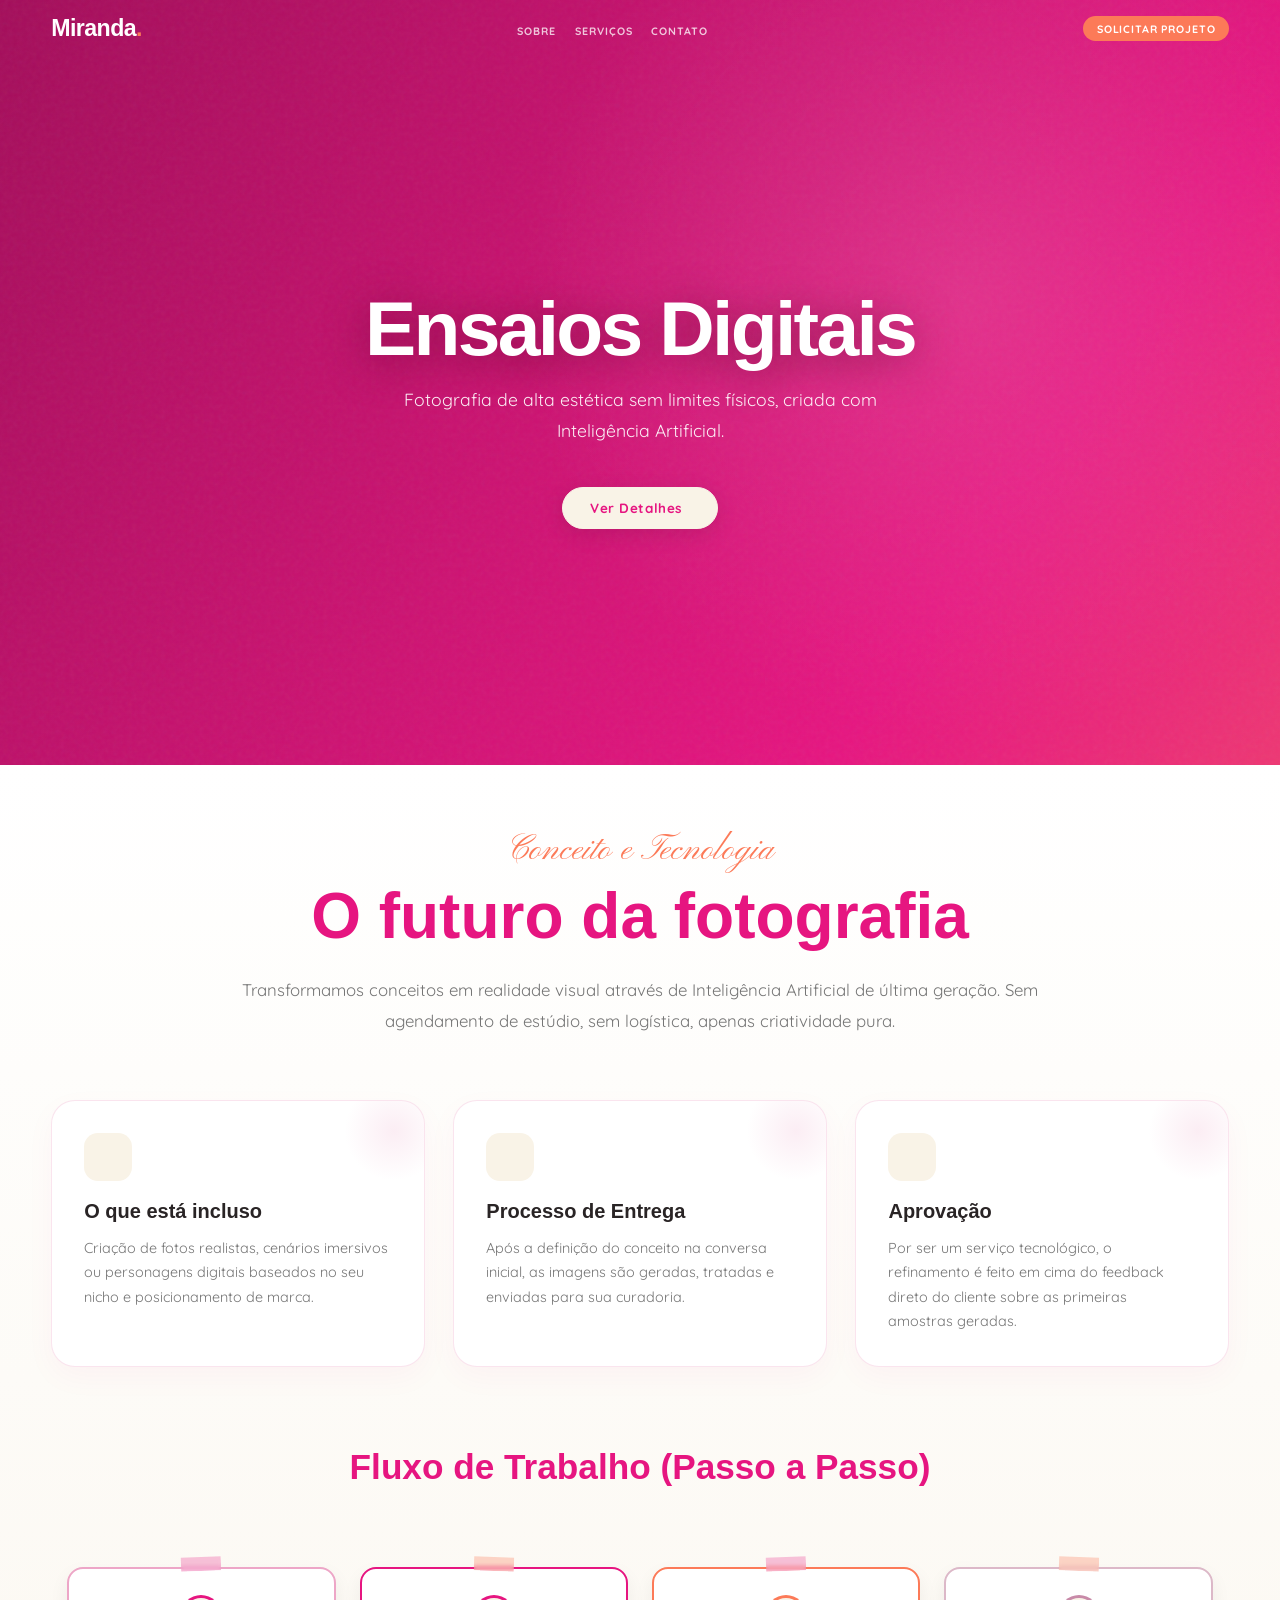
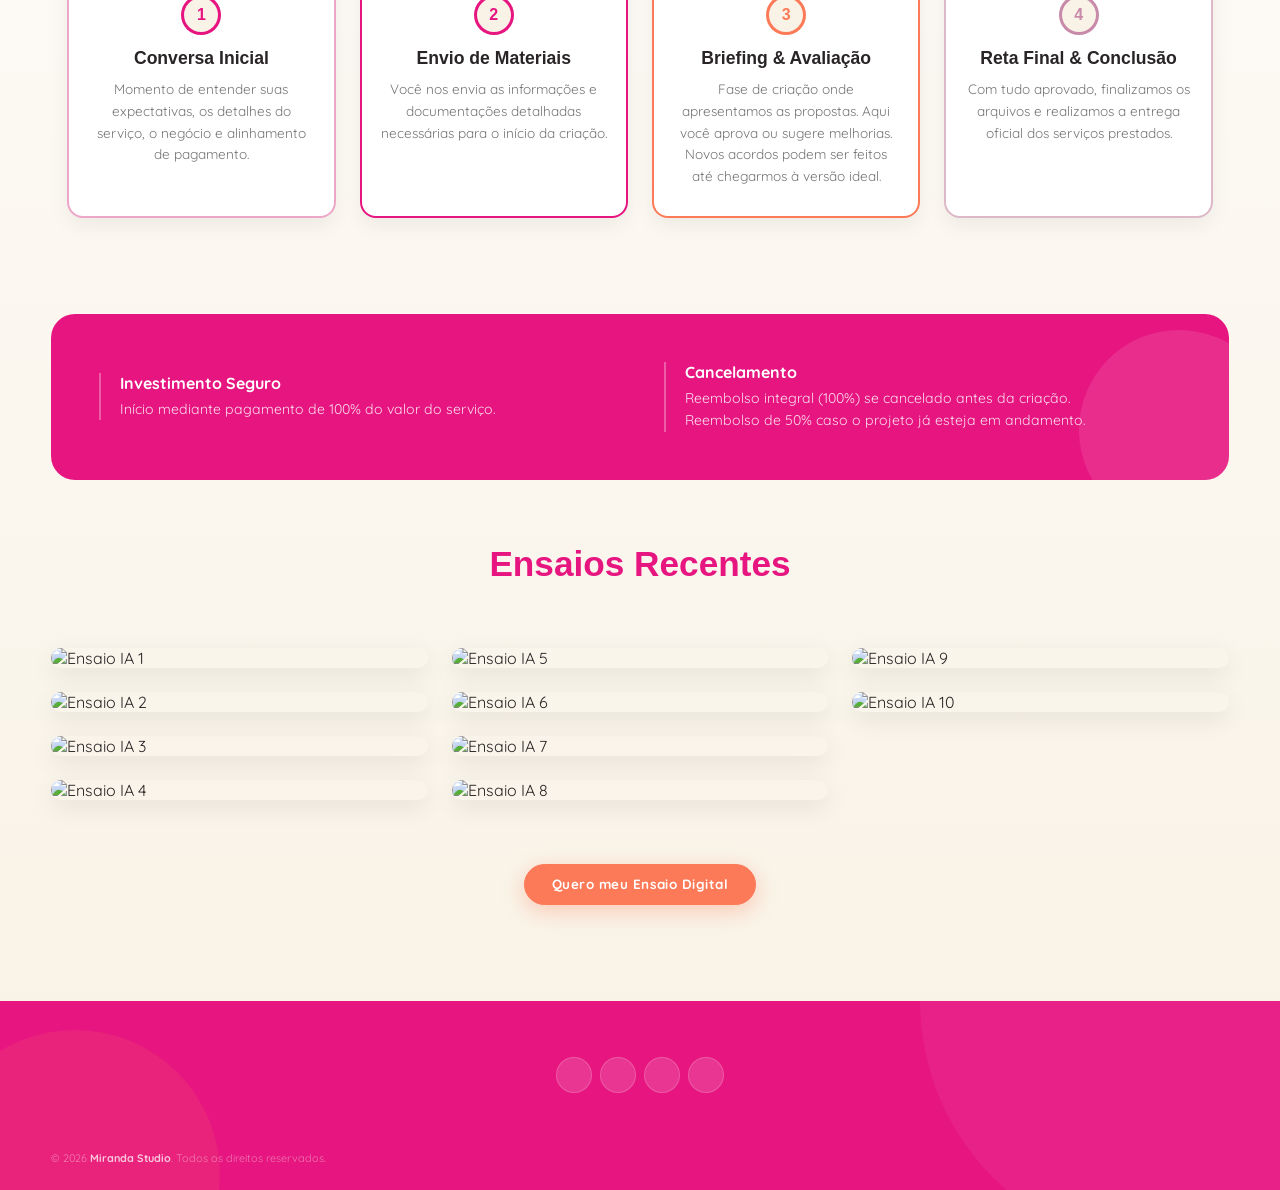
==== commit 42b0a5ea: "Add files via upload" ====
--- a/ensaios.html
+++ b/ensaios.html
@@ -32,18 +32,13 @@
 
   <main>
     <section class="page-hero">
-      <div class="wrap">
-        <div class="page-hero-text" data-sr="up">
+      <div class="wrap" style="display:block; text-align:center; max-width:800px;">
+        <div class="page-hero-text" data-sr="up" style="text-align:center;">
           <h1 class="hero-h1">Ensaios Digitais</h1>
-          <p class="hero-desc">Fotografia de alta estética sem limites físicos, criada com Inteligência Artificial.</p>
-          <div class="page-hero-btns">
+          <p class="hero-desc" style="margin-inline:auto;">Fotografia de alta estética sem limites físicos, criada com Inteligência Artificial.</p>
+          <div class="page-hero-btns" style="justify-content:center;">
             <a href="#detalhes" class="btn btn-creme">Ver Detalhes <i class="ph-bold ph-arrow-down"></i></a>
           </div>
-        </div>
-        <div class="page-hero-visual" data-sr="right" style="border-radius:24px; box-shadow:0 25px 50px -12px rgba(0,0,0,0.15); overflow:hidden;">
-          <video autoplay muted loop playsinline style="width:100%; height:auto; display:block;">
-            <source src="https://res.cloudinary.com/de4v2la95/video/upload/InShot_20260317_204839934_1_nktdby.mp4" type="video/mp4">
-          </video>
         </div>
       </div>
     </section>
@@ -137,11 +132,11 @@
                 <img src="https://i.ibb.co/Vc8mbmzY/In-Shot-20260313-185908096-jpg.jpg" alt="Ensaio IA 3" class="cat-gallery-img">
                 <img src="https://i.ibb.co/vxVPWX4L/IMG-20260312-162647-471-jpg.jpg" alt="Ensaio IA 4" class="cat-gallery-img">
                 <img src="https://i.ibb.co/d4G7vdMn/IMG-20260312-162642-745-jpg.jpg" alt="Ensaio IA 5" class="cat-gallery-img">
-                <img src="https://i.ibb.co/Xr3f9nQD/IMG-20260312-162613-002-jpg.jpg" alt="Ensaio IA 6" class="cat-gallery-img">
+                <img src="https://ibb.co/bRzgL9Zx" alt="Ensaio IA 6" class="cat-gallery-img">
                 <img src="https://i.ibb.co/hxhqbQYL/In-Shot-20260313-011916989-jpg.jpg" alt="Ensaio IA 7" class="cat-gallery-img">
                 <img src="https://i.ibb.co/5gJtXkZ7/In-Shot-20260312-171316416-jpg.jpg" alt="Ensaio IA 8" class="cat-gallery-img">
                 <img src="https://i.ibb.co/NdVQx2Z7/In-Shot-20260311-230850328-jpg.jpg" alt="Ensaio IA 9" class="cat-gallery-img">
-                <img src="https://i.ibb.co/vx8FPtSM/In-Shot-20260312-162448327-jpg.jpg" alt="Ensaio IA 10" class="cat-gallery-img">
+                <img src="https://ibb.co/ccB9Mn8V" alt="Ensaio IA 10" class="cat-gallery-img">
             </div>
         </div>
 
--- a/style.css
+++ b/style.css
@@ -1286,9 +1286,12 @@
     grid-template-columns: 1fr;
     text-align: center;
   }
-  .page-hero-visual { order: -1; height: 340px; margin-bottom: 2rem; animation: none; transform: none; width: 90%; margin-inline: auto; }
+  .page-hero-visual { order: -1; height: auto; margin-bottom: 3.5rem; animation: none; transform: none; width: 100%; max-width: 420px; margin-inline: auto; }
   .page-hero-visual:hover { transform: none; }
+  .page-hero-visual .hero-float { display: none; }
   .page-hero-text { text-align: center; }
+  .page-hero .hero-desc { margin-inline: auto; }
+  .pack-tags-container { justify-content: center; }
   .page-hero-btns { justify-content: center; }
 
   /* Ajustes Categorias */
@@ -1397,7 +1400,6 @@
 }
 .sticker-img-main img {
   width: 100%; display: block; border-radius: 24px;
-  content: url("https://i.ibb.co/FL8zY420/Adesivos-20260318-183412-0000.png");
 }
 
 .sticker-badge-novo {
@@ -1667,8 +1669,7 @@
   animation: subtleFloat 6s ease-in-out infinite;
 }
 .sp-hero-img-main img {
-  width: 100%; display: block;
-  content: url("https://i.ibb.co/FL8zY420/Adesivos-20260318-183412-0000.png");
+  width: 100%; height: auto; display: block;
 }
 
 .sp-hero-img-sec {
@@ -1682,7 +1683,7 @@
   box-shadow: 0 16px 40px rgba(0,0,0,.4), 0 0 30px rgba(var(--coral-rgb),.2);
   animation: subtleFloat 6s ease-in-out 2s infinite;
 }
-.sp-hero-img-sec img { width: 100%; display: block; }
+.sp-hero-img-sec img { width: 100%; height: auto; display: block; }
 
 .sp-hero-tag {
   position: absolute;
@@ -2075,4 +2076,39 @@
   .ads-btn { width: 34px; height: 34px; }
   .ads-btn--prev { left: 0.4rem; }
   .ads-btn--next { right: 0.4rem; }
-}+}
+
+/* ══════════════════════════════════════════════════
+   SLIDER PÁGINA DE VENDAS (Pack Adesivos)
+══════════════════════════════════════════════════ */
+.sp-slider-wrap { margin-top: 2rem; width: 100%; position: relative; }
+.sp-slider {
+  display: flex; gap: 1.5rem; overflow-x: auto; scroll-snap-type: x mandatory;
+  padding: 1rem 0.5rem 2rem 0.5rem; -webkit-overflow-scrolling: touch; scrollbar-width: none;
+}
+.sp-slider::-webkit-scrollbar { display: none; }
+
+.sp-slide-item {
+  flex: 0 0 85%; scroll-snap-align: center; border-radius: 16px; overflow: hidden;
+  box-shadow: 0 10px 30px rgba(0,0,0,0.08); position: relative;
+  aspect-ratio: 1 / 1; /* Garante que as imagens fiquem quadradas e válidas */
+  background: #fff;
+}
+@media (min-width: 768px) { .sp-slide-item { flex: 0 0 45%; } }
+.sp-slide-item img { width: 100%; height: 100%; display: block; object-fit: cover; }
+
+.sp-slider-nav {
+  text-align: center; font-size: 0.9rem; color: var(--ink-med);
+  margin-top: -1rem; opacity: 0.7; display: flex; align-items: center; justify-content: center; gap: 0.5rem;
+}
+.sp-slider-btn {
+  display: none; position: absolute; top: 50%; transform: translateY(-50%); z-index: 10;
+  background: rgba(255,255,255,0.8); border: 1px solid rgba(0,0,0,0.08); border-radius: 50%;
+  width: 40px; height: 40px; cursor: pointer; box-shadow: 0 4px 12px rgba(0,0,0,0.1);
+  color: var(--ink); font-size: 1.2rem; transition: all 0.3s ease;
+  align-items: center; justify-content: center;
+}
+.sp-slider-btn:hover { background: var(--choque); color: #fff; transform: translateY(-50%) scale(1.1); }
+.sp-slider-btn--prev { left: 1rem; }
+.sp-slider-btn--next { right: 1rem; }
+@media (min-width: 1024px) { .sp-slider-btn { display: flex; } .sp-slider-nav { display: none; } }
